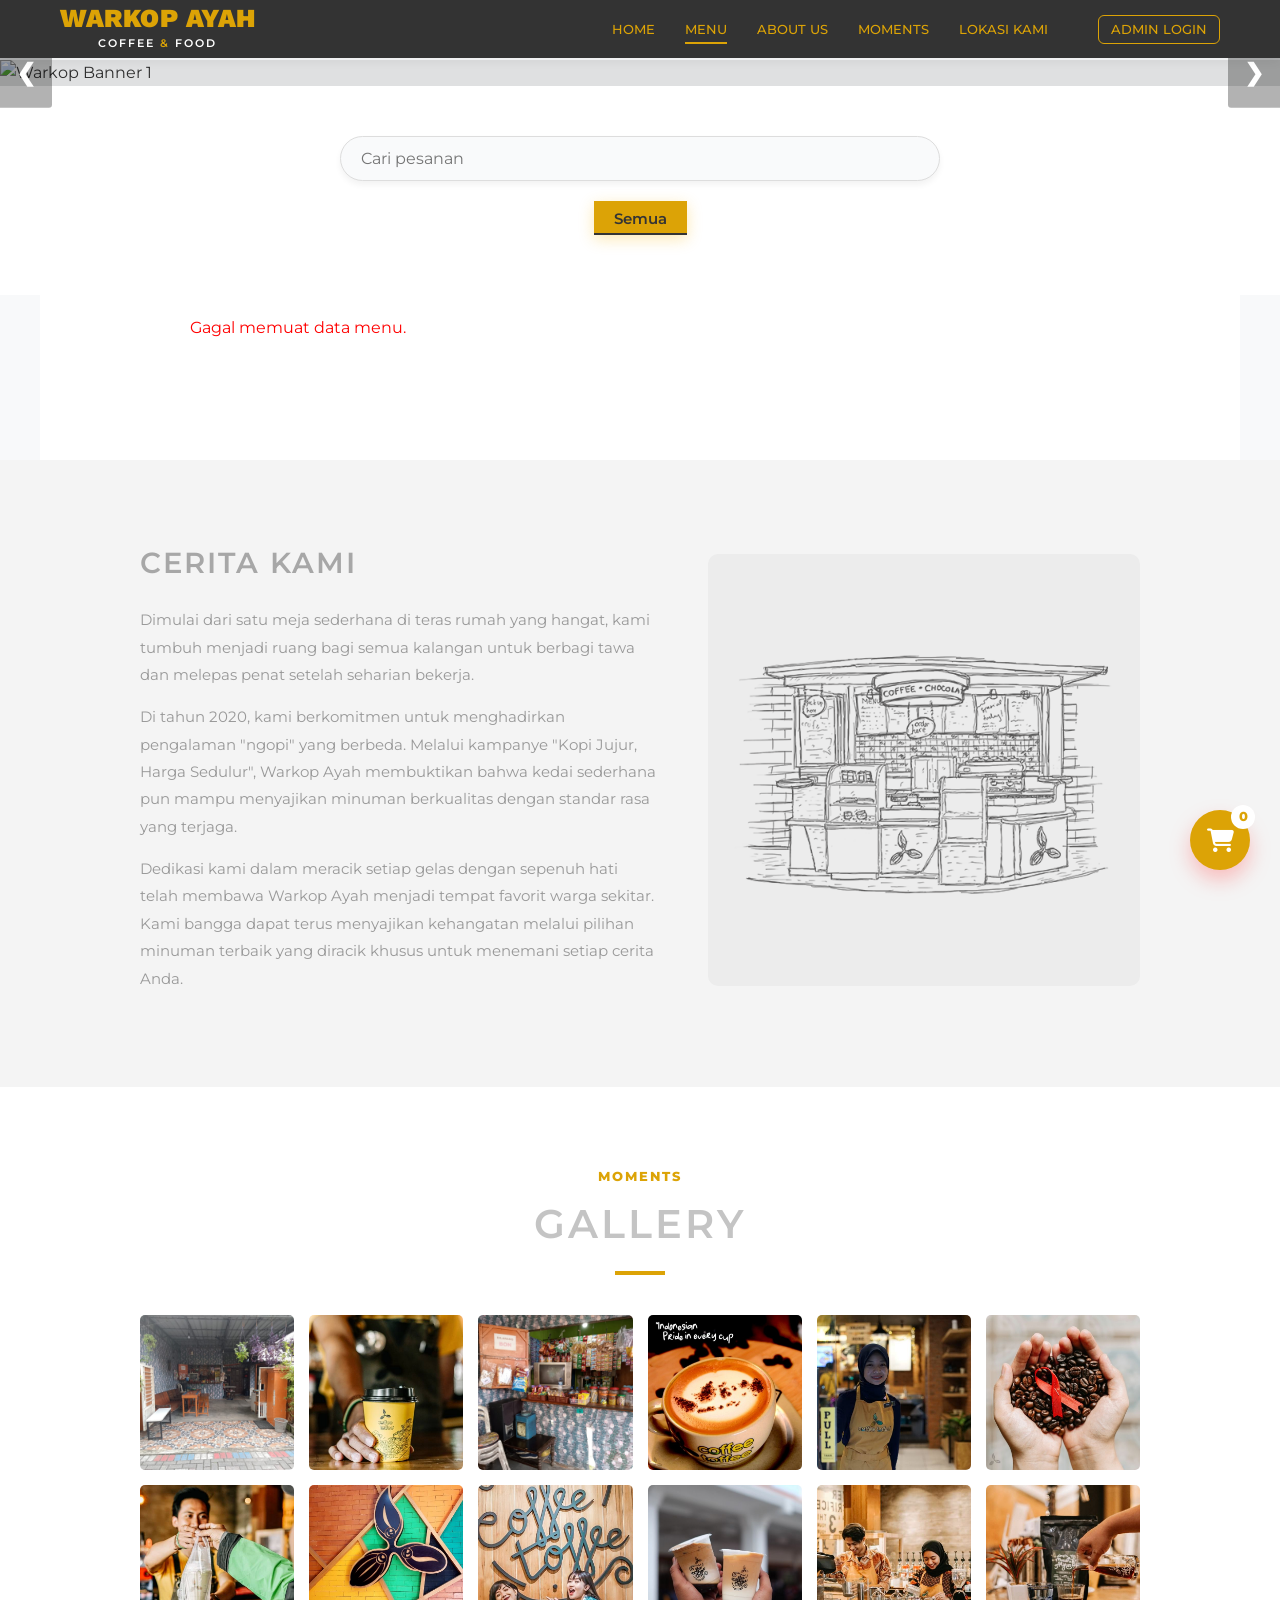
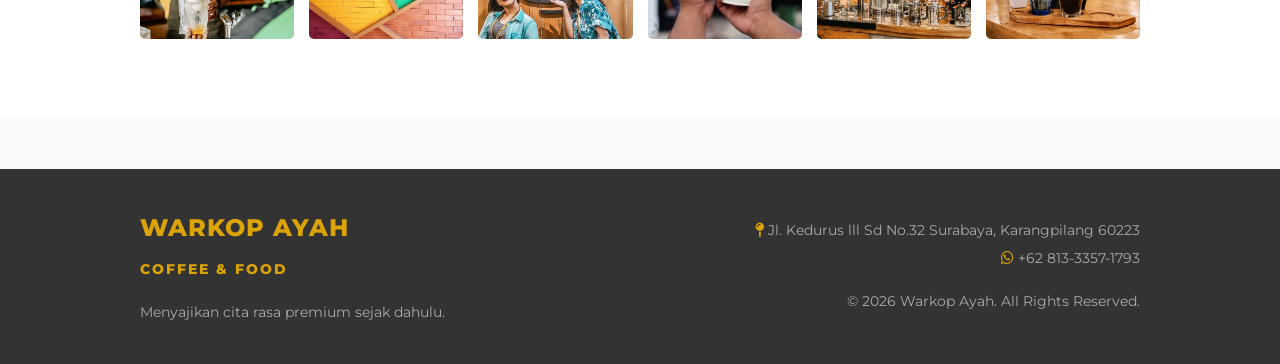
==== frontend/index.html @ 471c1c1c "Refisi IUM" ====
<!DOCTYPE html>
<html lang="id">

<head>
    <meta charset="UTF-8">
    <meta name="viewport" content="width=device-width, initial-scale=1.0">
    <title>Warkop Ayah - Cita Rasa Premium</title>

    <link href="https://fonts.googleapis.com/css?family=Inter&display=swap" rel="stylesheet" />
    <link href="https://fonts.googleapis.com/css?family=Montserrat&display=swap" rel="stylesheet" />
    <link href="https://fonts.googleapis.com/css?family=Work+Sans&display=swap" rel="stylesheet" />
    <link rel="stylesheet" href="https://cdnjs.cloudflare.com/ajax/libs/font-awesome/6.4.0/css/all.min.css">
    <link rel="stylesheet" href="css/style.css">
</head>

<body>

    <nav class="navbar new-nav">
        <div class="nav-container">
            <a href="#" class="logo"
                style="text-decoration:none; display:flex; flex-direction:column; align-items:center;">
                <span class="v44_568" style="color:var(--primary-col);">WARKOP AYAH</span>
                <span class="v44_569">COFFEE <span style="color:var(--primary-col);">&</span> FOOD</span>
            </a>
            <ul class="nav-links">
                <li><a href="#home" class="nav-btn active">HOME</a></li>
                <li><a href="#products" class="nav-btn">MENU</a></li>
                <li><a href="#about" class="nav-btn">ABOUT US</a></li>
                <li><a href="#moments" class="nav-btn">MOMENTS</a></li>
                <li><a href="#" id="nav-maps" class="nav-btn">LOKASI KAMI</a></li>
                <li><a href="admin/login.html" class="btn-login"
                        style="margin-left:20px; font-size: 0.8em; padding: 6px 12px; border-radius: 6px; border: 1px solid var(--primary-col); color: var(--primary-col);">Admin
                        Login</a></li>
            </ul>
        </div>
    </nav>

    <section id="home" class="hero new-hero">
        <div class="carousel-container">
            <div class="carousel-slide fade">
                <img src="images/v51_588.png" alt="Warkop Banner 1" style="width: 100%; height: auto; display: block;">
            </div>
            <div class="carousel-slide fade">
                <img src="images/v51_589.png" alt="Warkop Banner 2" style="width: 100%; height: auto; display: block;">
            </div>
            <div class="carousel-slide fade">
                <img src="images/v51_590.png" alt="Warkop Banner 3" style="width: 100%; height: auto; display: block;">
            </div>

            <a class="prev-slide" onclick="changeSlide(-1)">&#10094;</a>
            <a class="next-slide" onclick="changeSlide(1)">&#10095;</a>

            <div class="carousel-dots">
                <span class="dot" onclick="currentSlide(1)"></span>
                <span class="dot" onclick="currentSlide(2)"></span>
                <span class="dot" onclick="currentSlide(3)"></span>
            </div>
        </div>
        <div class="hero-overlay" style="pointer-events: none;"></div>
    </section>

    <section id="products" style="padding: 50px 20px 20px 20px; background:#fff;">
        <div style="max-width: 600px; margin: 0 auto 20px auto; text-align: center;">
            <input type="text" id="search-menu-input" placeholder="Cari pesanan"
                style="width: 100%; padding: 12px 20px; font-size: 1rem; border: 1px solid #ddd; border-radius: 25px; outline: none; box-shadow: 0 4px 6px rgba(0,0,0,0.05); background-color: #f9fafb; color: #333;">
        </div>
        <div class="category-filter" id="category-filter">
            <button class="filter-btn active" data-id="all"
                style="border:none; border-bottom:2px solid var(--text-white); border-radius:0; color:var(--text-white); padding-bottom:5px;">Semua</button>
        </div>
    </section>

    <section class="menu-section" style="padding-top:20px; padding-bottom:100px; background:#fff; position:relative;">

        <div id="loader" class="loader-container">
            <div class="spinner"></div>
            <p>Memuat Etalase...</p>
        </div>

        <div class="menu-grid" id="menu-grid" style="max-width: 900px; margin: 0 auto;">

        </div>
    </section>

    <section id="about" class="about-section">
        <div class="about-container">
            <div class="about-text">
                <h2>CERITA KAMI</h2>
                <p>Dimulai dari satu meja sederhana di teras rumah yang hangat, kami tumbuh menjadi ruang bagi semua
                    kalangan untuk berbagi tawa dan melepas penat setelah seharian bekerja.</p>
                <p>Di tahun 2020, kami berkomitmen untuk menghadirkan pengalaman "ngopi" yang berbeda. Melalui kampanye
                    "Kopi Jujur, Harga Sedulur", Warkop Ayah membuktikan bahwa kedai sederhana pun mampu menyajikan
                    minuman berkualitas dengan standar rasa yang terjaga.</p>
                <p>Dedikasi kami dalam meracik setiap gelas dengan sepenuh hati telah membawa Warkop Ayah menjadi tempat
                    favorit warga sekitar. Kami bangga dapat terus menyajikan kehangatan melalui pilihan minuman terbaik
                    yang diracik khusus untuk menemani setiap cerita Anda.</p>
            </div>
            <div class="about-image">
                <img src="images\v1_230.png" alt="Warkop Sketch">
            </div>
        </div>
    </section>

    <section id="moments" class="gallery-section">
        <p class="section-subtitle">MOMENTS</p>
        <h2>GALLERY</h2>
        <div class="gallery-line"></div>
        <div class="gallery-grid">
            <img src="images/v1_156.png" alt="M">
            <img src="images/v1_157.png" alt="M">
            <img src="images/v1_158.png" alt="M">
            <img src="images/v1_159.png" alt="M">
            <img src="images/v1_162.png" alt="M">
            <img src="images/v1_164.png" alt="M">
            <img src="images/v1_167.png" alt="M">
            <img src="images/v1_169.png" alt="M">
            <img src="images/v1_172.png" alt="M">
            <img src="images/v1_174.png" alt="M">
            <img src="images/v1_177.png" alt="M">
            <img src="images/v1_179.png" alt="M">
        </div>
    </section>

    <div id="menu-modal" class="modal">
        <div class="modal-content">
            <span class="close-btn" id="close-menu-modal">&times;</span>
            <div class="menu-detail-layout">
                <div class="menu-detail-img">
                    <img id="modal-img" src="" alt="Menu Image">
                </div>
                <div class="menu-detail-info">
                    <h3 id="modal-title">Menu Title</h3>
                    <p id="modal-category" class="category-badge">Category</p>
                    <h4 id="modal-price" class="price">Rp 0</h4>
                    <p id="modal-desc" class="desc">Deskripsi menu</p>
                </div>
            </div>
        </div>
    </div>

    <div id="maps-modal" class="modal">
        <div class="modal-content" style="max-width: 400px; text-align: center;">
            <span class="close-btn" id="close-maps-modal">&times;</span>
            <h2 style="margin-bottom: 15px;">Lokasi Google Maps</h2>
            <p style="color: var(--text-muted); margin-bottom: 20px;">Kunjungi Warkop kami secara langsung melalui
                tautan di bawah ini.</p>
            <div class="maps-info">
                <a id="gmaps-link" href="#" target="_blank" class="btn-secondary"
                    style="display: inline-block; width: 100%; padding: 12px; font-size: 1.1rem;"><i
                        class="fa-solid fa-map-location-dot"></i> Buka di Google Maps</a>
            </div>
        </div>
    </div>

    <div id="cart-floating-btn" class="cart-floating-btn">
        <i class="fa-solid fa-cart-shopping"></i>
        <span id="cart-badge" class="cart-badge">0</span>
    </div>

    <div id="cart-modal" class="modal">
        <div class="modal-content side-modal">
            <span class="close-btn" id="close-cart-modal">&times;</span>
            <h2>Keranjang Belanja</h2>
            <div id="cart-items" class="cart-items">

            </div>
            <div class="cart-summary">
                <div class="cart-total">Total: <span id="cart-total-price">Rp 0</span></div>
                <button id="btn-checkout" class="btn-primary" style="width:100%; margin-top:15px;" disabled>Lanjut
                    Pembayaran</button>
            </div>
        </div>
    </div>

    <div id="checkout-modal" class="modal">
        <div class="modal-content" style="max-width: 450px; text-align: center;">
            <span class="close-btn" id="close-checkout-modal">&times;</span>
            <h2 style="margin-bottom: 10px;">Pembayaran</h2>
            <p style="color: var(--text-muted); margin-bottom: 20px;">Silakan selesaikan pembayaran pesanan Anda.</p>

            <div style="background: #f8f9fa; padding: 15px; border-radius: 10px; margin-bottom: 20px;">
                <h3 style="font-size: 1rem; color: var(--text-muted);">Total Tagihan</h3>
                <h2 id="checkout-total" style="color: var(--primary-col); font-size: 2rem; margin: 5px 0;">Rp 0</h2>
            </div>

            <div class="form-group" style="text-align: left;">
                <label>Nominal Uang Pembeli (Rp)</label>
                <input type="number" id="uang-pembeli" placeholder="Contoh: 50000"
                    style="width:100%; padding:12px; border:1px solid #ddd; border-radius:8px; margin-bottom:10px;">
            </div>

            <div id="kembalian-area"
                style="display: none; background: rgba(34, 197, 94, 0.1); padding: 15px; border-radius: 10px; margin-bottom: 20px; border: 1px solid rgba(34, 197, 94, 0.3);">
                <h3 style="font-size: 0.9rem; color: #166534;">Kembalian</h3>
                <h2 id="uang-kembalian" style="color: #22c55e; font-size: 1.5rem; margin: 5px 0;">Rp 0</h2>
            </div>

            <button id="btn-confirm-pay" class="btn-primary" style="width: 100%;">Konfirmasi & Bayar</button>
        </div>
    </div>

    <div id="toast-container"
        style="position: fixed; bottom: 20px; right: 20px; z-index: 9999; display: flex; flex-direction: column; gap: 10px;">
    </div>

    <footer class="main-footer" style="padding: 40px 20px; background: #333; color: white; margin-top: 50px;">
        <div
            style="max-width: 1000px; margin: 0 auto; display: flex; justify-content: space-between; align-items: center; flex-wrap: wrap;">
            <div>
                <a href="#" class="logo footer-logo" style="margin-bottom: 5px; display: inline-block;">
                    <span style="color:var(--primary-col); font-size: 1.5rem; font-weight: 800;">WARKOP AYAH</span><br>
                    <span class="logo-sub" style="font-size: 0.9rem; letter-spacing: 2px;">COFFEE & FOOD</span>
                </a>
                <p style="margin-top: 10px; color: #aaa; font-size: 0.9rem;">Menyajikan cita rasa premium sejak dahulu.
                </p>
            </div>

            <div style="text-align: right; font-size: 0.9rem; color: #aaa;">
                <p><i class="fa-solid fa-map-pin" style="color: var(--primary-col);"></i> Jl. Kedurus lll Sd No.32
                    Surabaya, Karangpilang 60223
                </p>
                <p style="margin-top: 5px;"><i class="fa-brands fa-whatsapp" style="color: var(--primary-col);"></i> +62
                    813-3357-1793</p>
                <p style="margin-top: 20px;">&copy; 2026 Warkop Ayah. All Rights Reserved.</p>
            </div>
        </div>
    </footer>

    <script src="js/main.js"></script>
</body>

</html>
---- frontend/css/style.css ----
:root {

    --primary-col: #f7b70b;
    --primary-dark: #dca306;

    --bg-dark: #f8f9fa;

    --bg-card: #ffffff;

    --text-white: #343434;

    --text-muted: #a7a7a7;

    --glass-bg: rgba(255, 255, 255, 0.9);
    --glass-border: rgba(0, 0, 0, 0.05);
}

* {
    margin: 0;
    padding: 0;
    box-sizing: border-box;
    font-family: 'Montserrat', 'Inter', sans-serif;
}

body {
    background-color: var(--bg-dark);
    color: var(--text-white);
    line-height: 1.6;
    overflow-x: hidden;
}

h1,
h2,
h3,
h4 {
    font-weight: 600;
}

a {
    text-decoration: none;
    color: inherit;
}

.highlight {
    color: var(--primary-col);
    font-weight: 800;
}

.btn-primary {
    display: inline-block;
    background: linear-gradient(135deg, var(--primary-col), var(--primary-dark));
    color: white;
    padding: 12px 28px;
    border-radius: 30px;
    font-weight: 600;
    transition: transform 0.3s, box-shadow 0.3s;
    border: none;
    cursor: pointer;
}

.btn-primary:hover {
    transform: translateY(-3px);
    box-shadow: 0 10px 20px rgba(247, 183, 11, 0.3);
}

.btn-secondary {
    display: inline-block;
    background: var(--bg-dark);
    border: 1px solid #ddd;
    color: var(--text-white);
    padding: 10px 24px;
    border-radius: 8px;
    transition: all 0.3s ease;
}

.btn-secondary:hover {
    background: #eee;
}

.navbar {
    position: fixed;
    top: 0;
    width: 100%;
    padding: 10px 0;
    backdrop-filter: blur(10px);
    background: rgba(255, 255, 255, 0.9);
    z-index: 1000;
    border-bottom: 1px solid var(--glass-border);
    transition: padding 0.3s;
    box-shadow: 0 4px 10px rgba(0, 0, 0, 0.05);
}

.nav-container {
    max-width: 1200px;
    margin: 0 auto;
    display: flex;
    justify-content: space-between;
    align-items: center;
    padding: 0 20px;
}

.logo {
    font-size: 1.5rem;
    font-weight: 800;
    letter-spacing: 1px;
    color: var(--text-white);
}

.nav-links {
    list-style: none;
    display: flex;
    gap: 30px;
}

.nav-links a {
    font-weight: 600;
    color: var(--primary-col);
    transition: color 0.3s;
    text-transform: uppercase;
    font-size: 0.9rem;
}

.nav-links a:hover {
    color: var(--primary-dark);
}

.new-nav {
    background: #333333;
    border-bottom: none;
    padding: 5px 0;
}


.v44_568 {
    font-family: 'Work Sans', sans-serif;
    font-weight: 900;
    font-size: 26px;
    letter-spacing: 0.5px;
    line-height: 1;
}

:root {
    --primary-col: #dca306;
}

.v44_569 {
    font-family: 'Montserrat', sans-serif;
    font-weight: 600;
    font-size: 11px;
    letter-spacing: 2px;
    color: #ffffff;
    margin-top: 4px;
}

.new-nav .nav-links a {
    color: var(--primary-col);
    font-size: 0.8rem;
    font-weight: 500;
}

.new-nav .nav-links a.active {
    border-bottom: 2px solid var(--primary-col);
    padding-bottom: 5px;
}

.new-hero {
    position: relative;
    padding: 0;
    width: 100%;
    margin-top: 60px;
    /* Use img tag for dynamic aspect ratio */
}

.hero-overlay {
    position: absolute;
    top: 0;
    left: 0;
    width: 100%;
    height: 100%;
    background: rgba(0, 0, 0, 0.1);
    pointer-events: none;
}

/* --- Carousel Styles --- */
.carousel-container {
    max-width: 100%;
    position: relative;
    margin: auto;
}

.carousel-slide {
    display: none;
    width: 100%;
}

.prev-slide,
.next-slide {
    cursor: pointer;
    position: absolute;
    top: 50%;
    transform: translateY(-50%);
    width: auto;
    padding: 16px;
    color: white;
    font-weight: bold;
    font-size: 24px;
    transition: 0.6s ease;
    border-radius: 0 3px 3px 0;
    user-select: none;
    z-index: 10;
    background-color: rgba(0, 0, 0, 0.3);
}

.next-slide {
    right: 0;
    border-radius: 3px 0 0 3px;
}

.prev-slide {
    left: 0;
}

.prev-slide:hover,
.next-slide:hover {
    background-color: rgba(0, 0, 0, 0.8);
}

.carousel-dots {
    position: absolute;
    bottom: 20px;
    width: 100%;
    text-align: center;
    z-index: 10;
}

.dot {
    cursor: pointer;
    height: 12px;
    width: 12px;
    margin: 0 4px;
    background-color: rgba(255, 255, 255, 0.5);
    border-radius: 50%;
    display: inline-block;
    transition: background-color 0.6s ease;
}

.dot.active,
.dot:hover {
    background-color: var(--primary-col);
}

.fade {
    animation-name: fade;
    animation-duration: 1.5s;
}

@keyframes fade {
    from {
        opacity: .4
    }

    to {
        opacity: 1
    }
}

.menu-section {
    padding: 100px 20px;
    max-width: 1200px;
    margin: 0 auto;
}

.section-title {
    text-align: center;
    margin-bottom: 50px;
}

.section-title h2 {
    font-size: 2.5rem;
    margin-bottom: 10px;
}

.section-title p {
    color: var(--text-muted);
}

.category-filter {
    display: flex;
    justify-content: center;
    flex-wrap: wrap;
    gap: 15px;
    margin-bottom: 40px;
}

.filter-btn {
    background: transparent;
    border: 1px solid #dca306;
    color: var(--text-white);
    padding: 8px 20px;
    border-radius: 20px;
    cursor: pointer;
    transition: all 0.3s;
    font-size: 0.95rem;
    font-weight: 600;
}

.filter-btn:hover,
.filter-btn.active {
    background: var(--primary-col);
    border-color: var(--primary-col);
    color: white;
    box-shadow: 0 4px 15px rgba(247, 183, 11, 0.3);
}

.menu-grid {
    display: flex;
    overflow-x: auto;
    gap: 30px;
    padding-bottom: 20px;
    scroll-behavior: smooth;
}

.menu-grid::-webkit-scrollbar {
    height: 8px;
}

.menu-grid::-webkit-scrollbar-track {
    background: #f1f1f1;
    border-radius: 10px;
}

.menu-grid::-webkit-scrollbar-thumb {
    background: var(--primary-col);
    border-radius: 10px;
}

.menu-grid::-webkit-scrollbar-thumb:hover {
    background: var(--primary-dark);
}

.menu-card {
    flex: 0 0 280px;
    background: transparent;
    border: none;
    border-radius: 0;
    overflow: hidden;
    transition: all 0.4s;
    cursor: pointer;
    box-shadow: none;
    text-align: center;
}

.menu-card:hover {
    transform: translateY(-5px);
    border-color: transparent;
    box-shadow: none;
}

.menu-img {
    height: 150px;
    width: auto;
    max-width: 100%;
    object-fit: contain;
    border-bottom: none;
    background-color: transparent;
    margin: 0 auto;
}

.img-fallback {
    display: flex;
    align-items: center;
    justify-content: center;
    height: 150px;
    background: transparent;
    color: var(--text-muted);
    font-size: 2rem;
}

.menu-info {
    padding: 10px;
}

.menu-info h3 {
    font-size: 1.1rem;
    margin-bottom: 5px;
    color: var(--text-white);
}

.menu-category {
    display: none;
}

.menu-price {
    display: none;
}

.carousel-arrow {
    position: absolute;
    top: 50%;
    transform: translateY(-50%);
    width: 40px;
    height: 40px;
    background: var(--primary-col);
    color: white;
    border-radius: 50%;
    display: flex;
    align-items: center;
    justify-content: center;
    cursor: pointer;
    z-index: 10;
    box-shadow: 0 4px 10px rgba(0, 0, 0, 0.1);
}

.left-arrow {
    left: 10%;
}

.right-arrow {
    right: 10%;
}

.about-section {
    background: #f4f4f4;
    padding: 80px 20px;
}

.about-container {
    max-width: 1000px;
    margin: 0 auto;
    display: flex;
    gap: 50px;
    align-items: center;
}

.about-text {
    flex: 1.2;
}

.about-text h2 {
    color: #a7a7a7;
    font-size: 1.8rem;
    margin-bottom: 20px;
    letter-spacing: 2px;
}

.about-text p {
    color: #999;
    line-height: 1.8;
    margin-bottom: 15px;
    font-size: 0.95rem;
}

.about-image {
    flex: 1;
    text-align: center;
}

.about-image img {
    max-width: 100%;
    border-radius: 10px;
    mix-blend-mode: multiply;
}

.gallery-section {
    background: #fff;
    padding: 80px 20px;
    text-align: center;
}

.section-subtitle {
    color: var(--primary-col);
    font-weight: 800;
    font-size: 0.8rem;
    letter-spacing: 2px;
}

.gallery-section h2 {
    color: #c4c4c4;
    font-size: 2.5rem;
    letter-spacing: 3px;
    margin-top: 5px;
}

.gallery-line {
    width: 50px;
    height: 4px;
    background: var(--primary-col);
    margin: 15px auto 40px auto;
}

.gallery-grid {
    max-width: 1000px;
    margin: 0 auto;
    display: grid;
    grid-template-columns: repeat(6, 1fr);
    gap: 15px;
}

.gallery-grid img {
    width: 100%;
    aspect-ratio: 1;
    object-fit: cover;
    border-radius: 5px;
}

.main-footer {
    background: #4a4543;
    padding: 60px 20px;
    color: white;
    border-top: none;
    margin-top: 0;
    text-align: left;
}

.footer-grid {
    max-width: 1200px;
    margin: 0 auto;
    display: grid;
    grid-template-columns: 2fr 1fr 1fr 1fr;
    gap: 30px;
}

.footer-logo span {
    color: var(--primary-col);
    font-size: 1.5rem;
}

.socials {
    margin-top: 15px;
    display: flex;
    gap: 10px;
}

.socials i {
    color: #aaa;
    font-size: 1.2rem;
    cursor: pointer;
}

.socials i:hover {
    color: white;
}

.main-footer h4 {
    margin-bottom: 20px;
    font-size: 0.9rem;
    font-weight: 500;
}

.main-footer ul {
    list-style: none;
}

.main-footer ul li {
    margin-bottom: 10px;
}

.main-footer ul li a {
    color: #aaa;
    font-size: 0.8rem;
}

.main-footer ul li a:hover {
    color: white;
}

.loader-container {
    text-align: center;
    padding: 50px;
    color: var(--text-muted);
}

.spinner {
    width: 40px;
    height: 40px;
    border: 4px solid var(--glass-border);
    border-top-color: var(--primary-col);
    border-radius: 50%;
    animation: spin 1s linear infinite;
    margin: 0 auto 15px auto;
}

@keyframes spin {
    to {
        transform: rotate(360deg);
    }
}

.modal {
    display: none;
    position: fixed;
    z-index: 2000;
    left: 0;
    top: 0;
    width: 100%;
    height: 100%;
    background-color: rgba(0, 0, 0, 0.8);
    backdrop-filter: blur(5px);
    align-items: center;
    justify-content: center;
    opacity: 0;
    transition: opacity 0.3s ease;
}

.modal.show {
    display: flex;
    opacity: 1;
}

.modal-content {
    background: var(--bg-card);
    border: 1px solid var(--glass-border);
    border-radius: 20px;
    width: 90%;
    max-width: 800px;
    padding: 30px;
    position: relative;
    transform: translateY(20px);
    transition: transform 0.3s ease;
    box-shadow: 0 25px 50px rgba(0, 0, 0, 0.2);
}

.modal.show .modal-content {
    transform: translateY(0);
}

.close-btn {
    position: absolute;
    top: 20px;
    right: 25px;
    font-size: 28px;
    font-weight: bold;
    color: var(--text-muted);
    cursor: pointer;
    transition: color 0.3s;
}

.close-btn:hover {
    color: var(--primary-col);
}

.menu-detail-layout {
    display: flex;
    gap: 30px;
}

.menu-detail-img {
    flex: 1;
}

.menu-detail-img img {
    width: 100%;
    border-radius: 12px;
    object-fit: cover;
}

.menu-detail-info {
    flex: 1;
    display: flex;
    flex-direction: column;
    justify-content: center;
}

.menu-detail-info h3 {
    font-size: 2rem;
    margin-bottom: 5px;
    color: var(--text-white);
}

.category-badge {
    display: inline-block;
    background: rgba(247, 183, 11, 0.1);
    color: var(--primary-dark);
    padding: 5px 12px;
    border-radius: 20px;
    font-size: 0.8rem;
    margin-bottom: 20px;
    font-weight: 600;
}

.menu-detail-info .price {
    font-size: 1.8rem;
    color: var(--primary-dark);
    font-weight: 800;
    margin-bottom: 20px;
}

.menu-detail-info .desc {
    color: var(--text-muted);
    line-height: 1.8;
}

footer {
    text-align: center;
    padding: 40px 20px;
    border-top: 1px solid var(--glass-border);
    margin-top: 60px;
}

.exit-link {
    display: inline-block;
    margin-top: 20px;
    color: var(--text-muted);
    font-size: 0.9rem;
    transition: color 0.3s;
}

.exit-link:hover {
    color: var(--primary-col);
    text-decoration: underline;
}

.cart-floating-btn {
    position: fixed;
    bottom: 30px;
    right: 30px;
    background: var(--primary-col);
    color: white;
    width: 60px;
    height: 60px;
    border-radius: 50%;
    display: flex;
    align-items: center;
    justify-content: center;
    font-size: 1.5rem;
    cursor: pointer;
    box-shadow: 0 10px 20px rgba(255, 107, 107, 0.4);
    z-index: 999;
    transition: transform 0.3s;
}

.cart-floating-btn:hover {
    transform: scale(1.1);
}

.cart-badge {
    position: absolute;
    top: -5px;
    right: -5px;
    background: white;
    color: var(--primary-col);
    font-size: 0.8rem;
    font-weight: 800;
    width: 24px;
    height: 24px;
    border-radius: 50%;
    display: flex;
    align-items: center;
    justify-content: center;
}

.side-modal {
    margin: 0 0 0 auto;
    min-height: 100vh;
    border-radius: 0;
    width: 400px;
    transform: translateX(100%);
    transition: transform 0.3s ease;
}

.modal.show .side-modal {
    transform: translateX(0);
}

.cart-items {
    margin: 20px 0;
    max-height: 60vh;
    overflow-y: auto;
}

.cart-item {
    display: flex;
    justify-content: space-between;
    align-items: center;
    border-bottom: 1px solid var(--glass-border);
    padding: 10px 0;
}

.cart-item-info {
    flex: 1;
}

.cart-item-title {
    font-weight: 600;
}

.cart-item-price {
    color: var(--primary-col);
    font-size: 0.9rem;
}

.cart-controls {
    display: flex;
    align-items: center;
    gap: 10px;
}

.cart-btn {
    background: #eee;
    border: 1px solid #ddd;
    color: var(--text-white);
    width: 28px;
    height: 28px;
    border-radius: 5px;
    cursor: pointer;
    transition: 0.2s;
}

.cart-btn:hover {
    background: var(--primary-col);
    color: white;
    border-color: var(--primary-col);
}

.cart-qty {
    font-weight: bold;
    width: 20px;
    text-align: center;
}

.cart-total {
    font-size: 1.5rem;
    font-weight: 800;
    text-align: right;
    border-top: 1px solid var(--glass-border);
    padding-top: 15px;
}

@media (max-width: 768px) {
    .menu-detail-layout {
        flex-direction: column;
    }

    .hero h1 {
        font-size: 3rem;
    }

    .nav-links {
        display: none;

    }
}
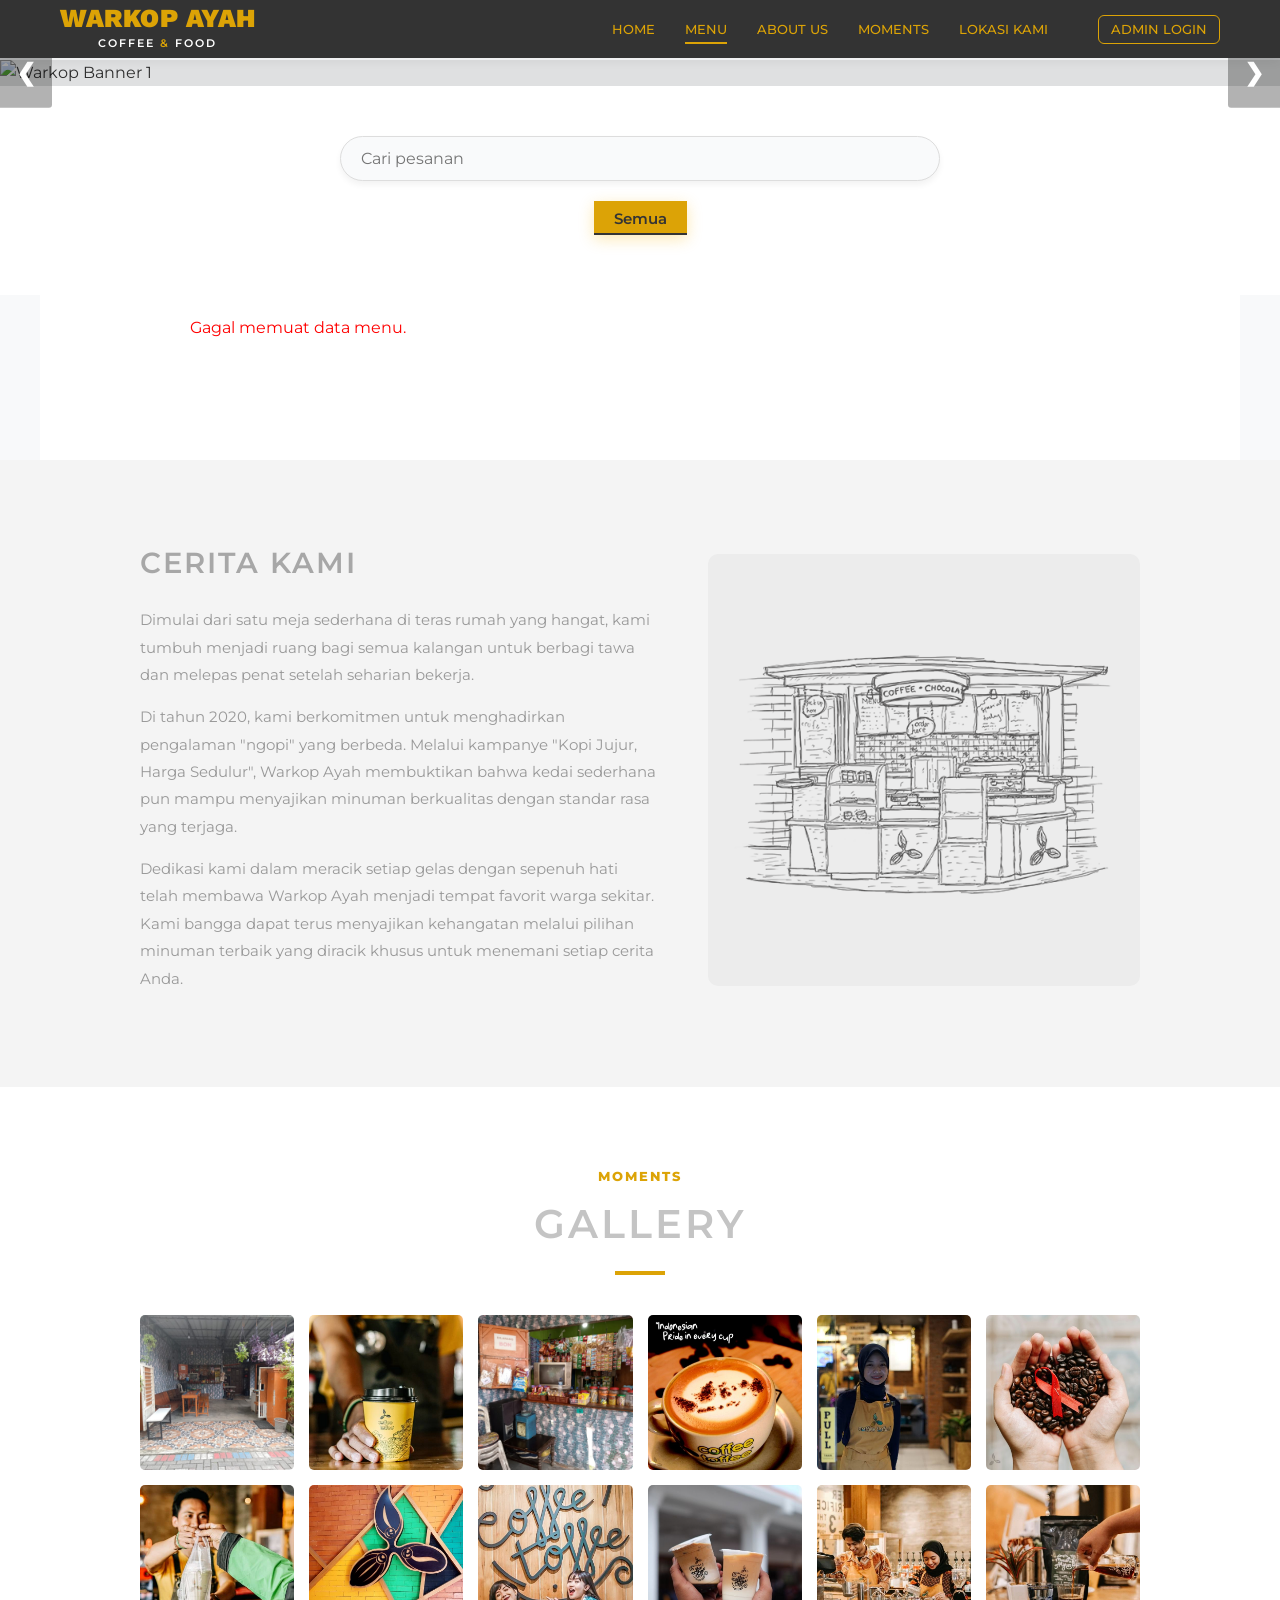
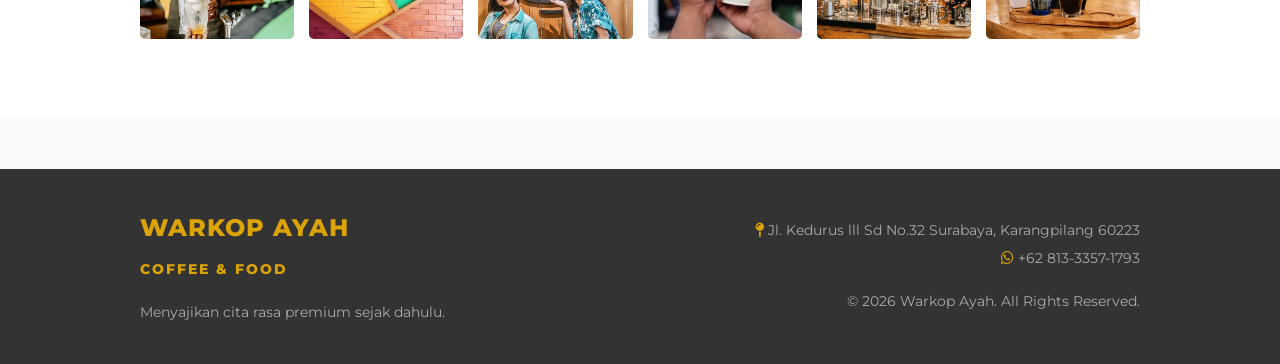
==== commit fea6922d: "Update Fitur" ====
--- a/frontend/index.html
+++ b/frontend/index.html
@@ -152,53 +152,6 @@
         </div>
     </div>
 
-    <div id="cart-floating-btn" class="cart-floating-btn">
-        <i class="fa-solid fa-cart-shopping"></i>
-        <span id="cart-badge" class="cart-badge">0</span>
-    </div>
-
-    <div id="cart-modal" class="modal">
-        <div class="modal-content side-modal">
-            <span class="close-btn" id="close-cart-modal">&times;</span>
-            <h2>Keranjang Belanja</h2>
-            <div id="cart-items" class="cart-items">
-
-            </div>
-            <div class="cart-summary">
-                <div class="cart-total">Total: <span id="cart-total-price">Rp 0</span></div>
-                <button id="btn-checkout" class="btn-primary" style="width:100%; margin-top:15px;" disabled>Lanjut
-                    Pembayaran</button>
-            </div>
-        </div>
-    </div>
-
-    <div id="checkout-modal" class="modal">
-        <div class="modal-content" style="max-width: 450px; text-align: center;">
-            <span class="close-btn" id="close-checkout-modal">&times;</span>
-            <h2 style="margin-bottom: 10px;">Pembayaran</h2>
-            <p style="color: var(--text-muted); margin-bottom: 20px;">Silakan selesaikan pembayaran pesanan Anda.</p>
-
-            <div style="background: #f8f9fa; padding: 15px; border-radius: 10px; margin-bottom: 20px;">
-                <h3 style="font-size: 1rem; color: var(--text-muted);">Total Tagihan</h3>
-                <h2 id="checkout-total" style="color: var(--primary-col); font-size: 2rem; margin: 5px 0;">Rp 0</h2>
-            </div>
-
-            <div class="form-group" style="text-align: left;">
-                <label>Nominal Uang Pembeli (Rp)</label>
-                <input type="number" id="uang-pembeli" placeholder="Contoh: 50000"
-                    style="width:100%; padding:12px; border:1px solid #ddd; border-radius:8px; margin-bottom:10px;">
-            </div>
-
-            <div id="kembalian-area"
-                style="display: none; background: rgba(34, 197, 94, 0.1); padding: 15px; border-radius: 10px; margin-bottom: 20px; border: 1px solid rgba(34, 197, 94, 0.3);">
-                <h3 style="font-size: 0.9rem; color: #166534;">Kembalian</h3>
-                <h2 id="uang-kembalian" style="color: #22c55e; font-size: 1.5rem; margin: 5px 0;">Rp 0</h2>
-            </div>
-
-            <button id="btn-confirm-pay" class="btn-primary" style="width: 100%;">Konfirmasi & Bayar</button>
-        </div>
-    </div>
-
     <div id="toast-container"
         style="position: fixed; bottom: 20px; right: 20px; z-index: 9999; display: flex; flex-direction: column; gap: 10px;">
     </div>
--- a/frontend/css/style.css
+++ b/frontend/css/style.css
@@ -697,135 +697,6 @@
     margin-top: 60px;
 }
 
-.exit-link {
-    display: inline-block;
-    margin-top: 20px;
-    color: var(--text-muted);
-    font-size: 0.9rem;
-    transition: color 0.3s;
-}
-
-.exit-link:hover {
-    color: var(--primary-col);
-    text-decoration: underline;
-}
-
-.cart-floating-btn {
-    position: fixed;
-    bottom: 30px;
-    right: 30px;
-    background: var(--primary-col);
-    color: white;
-    width: 60px;
-    height: 60px;
-    border-radius: 50%;
-    display: flex;
-    align-items: center;
-    justify-content: center;
-    font-size: 1.5rem;
-    cursor: pointer;
-    box-shadow: 0 10px 20px rgba(255, 107, 107, 0.4);
-    z-index: 999;
-    transition: transform 0.3s;
-}
-
-.cart-floating-btn:hover {
-    transform: scale(1.1);
-}
-
-.cart-badge {
-    position: absolute;
-    top: -5px;
-    right: -5px;
-    background: white;
-    color: var(--primary-col);
-    font-size: 0.8rem;
-    font-weight: 800;
-    width: 24px;
-    height: 24px;
-    border-radius: 50%;
-    display: flex;
-    align-items: center;
-    justify-content: center;
-}
-
-.side-modal {
-    margin: 0 0 0 auto;
-    min-height: 100vh;
-    border-radius: 0;
-    width: 400px;
-    transform: translateX(100%);
-    transition: transform 0.3s ease;
-}
-
-.modal.show .side-modal {
-    transform: translateX(0);
-}
-
-.cart-items {
-    margin: 20px 0;
-    max-height: 60vh;
-    overflow-y: auto;
-}
-
-.cart-item {
-    display: flex;
-    justify-content: space-between;
-    align-items: center;
-    border-bottom: 1px solid var(--glass-border);
-    padding: 10px 0;
-}
-
-.cart-item-info {
-    flex: 1;
-}
-
-.cart-item-title {
-    font-weight: 600;
-}
-
-.cart-item-price {
-    color: var(--primary-col);
-    font-size: 0.9rem;
-}
-
-.cart-controls {
-    display: flex;
-    align-items: center;
-    gap: 10px;
-}
-
-.cart-btn {
-    background: #eee;
-    border: 1px solid #ddd;
-    color: var(--text-white);
-    width: 28px;
-    height: 28px;
-    border-radius: 5px;
-    cursor: pointer;
-    transition: 0.2s;
-}
-
-.cart-btn:hover {
-    background: var(--primary-col);
-    color: white;
-    border-color: var(--primary-col);
-}
-
-.cart-qty {
-    font-weight: bold;
-    width: 20px;
-    text-align: center;
-}
-
-.cart-total {
-    font-size: 1.5rem;
-    font-weight: 800;
-    text-align: right;
-    border-top: 1px solid var(--glass-border);
-    padding-top: 15px;
-}
-
 @media (max-width: 768px) {
     .menu-detail-layout {
         flex-direction: column;
@@ -835,8 +706,18 @@
         font-size: 3rem;
     }
 
+    .nav-container {
+        flex-direction: column;
+        justify-content: center;
+        gap: 15px;
+    }
+
     .nav-links {
-        display: none;
-
+        display: flex;
+        flex-wrap: wrap;
+        justify-content: center;
+        gap: 15px;
+        width: 100%;
+        padding-bottom: 5px;
     }
 }
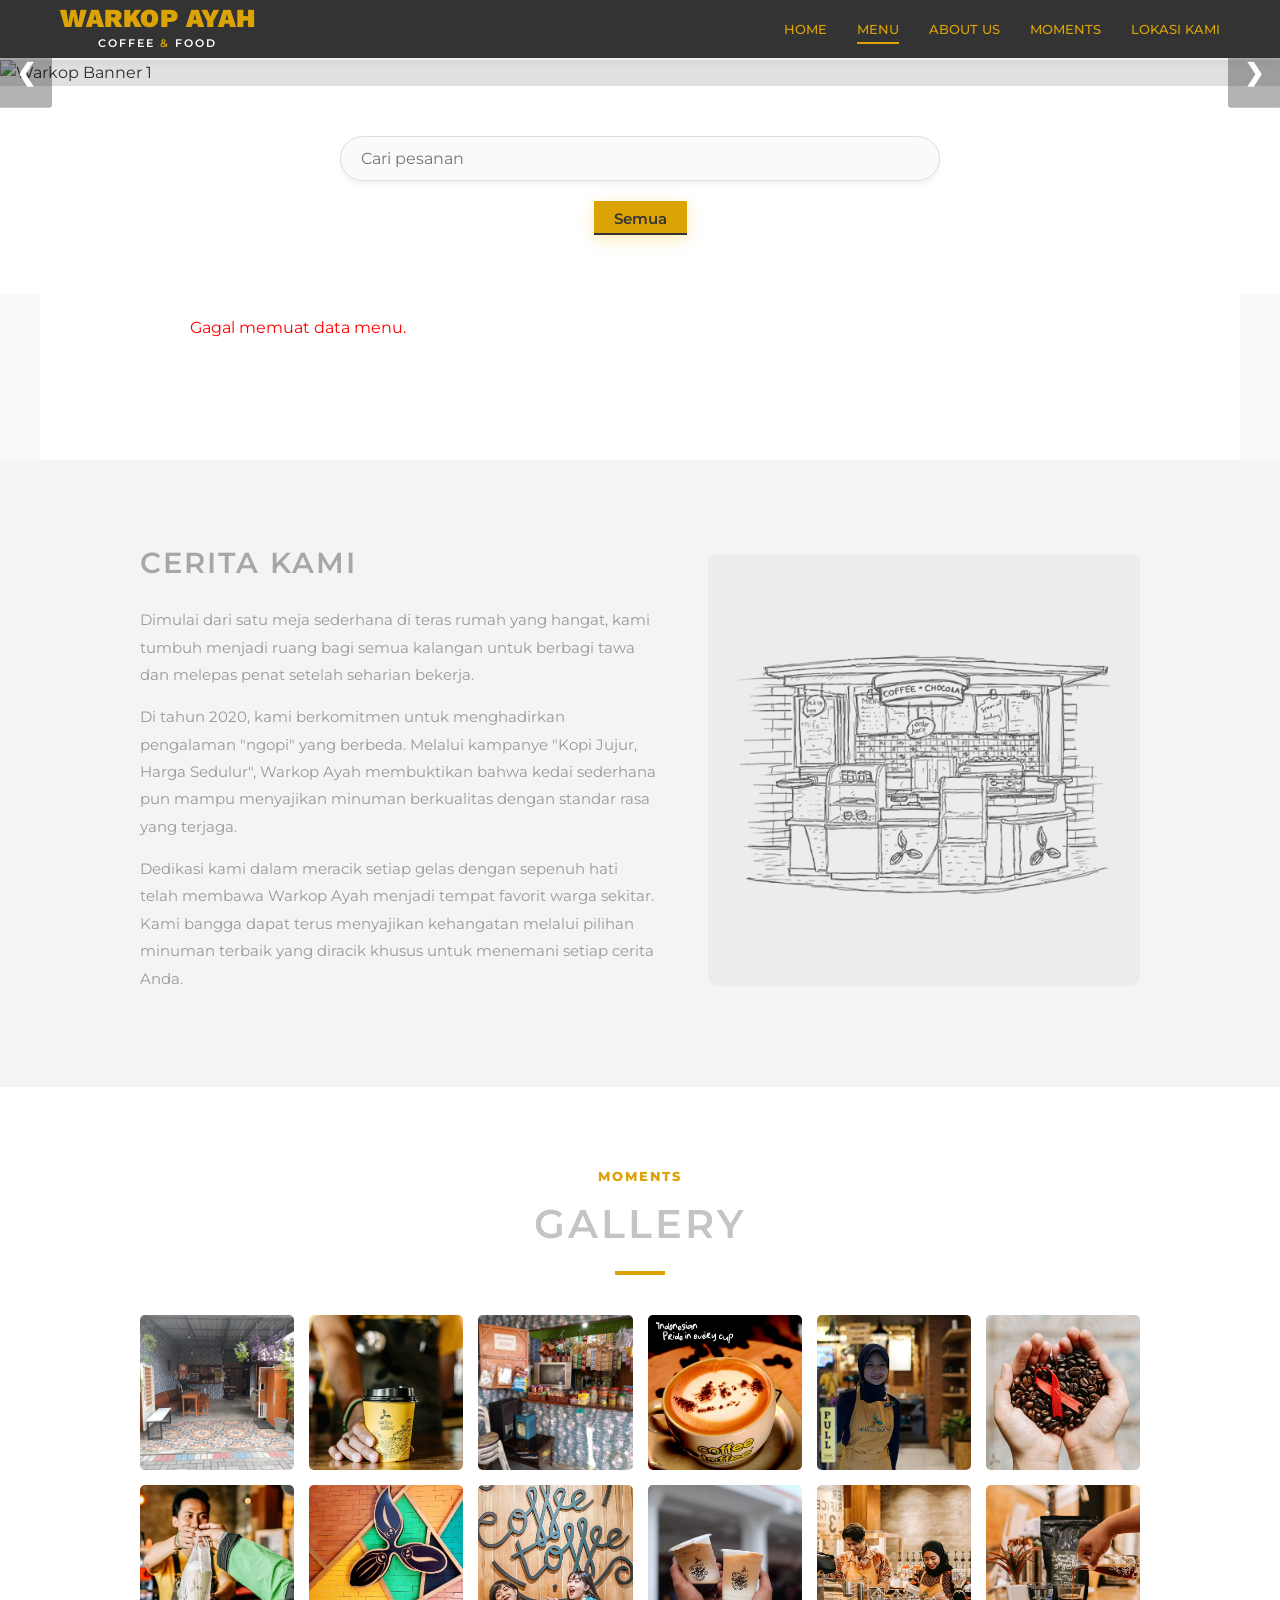
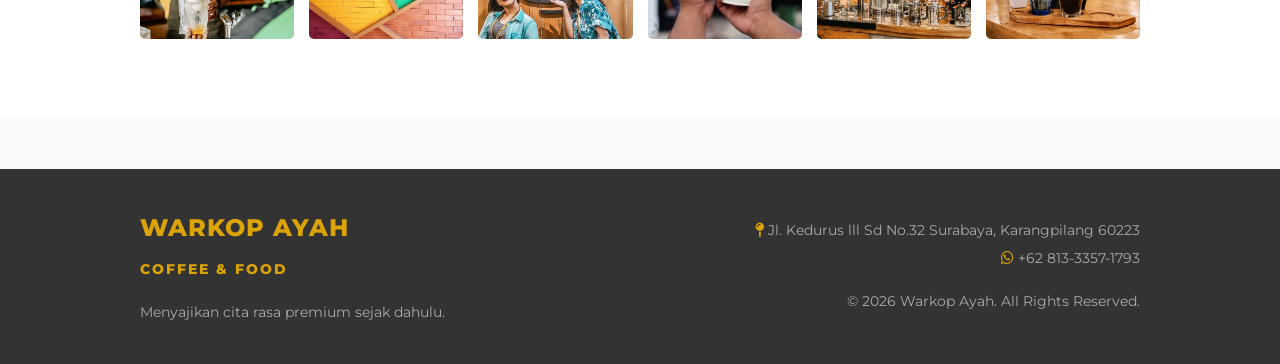
==== commit a15cf53b: "Update IUM" ====
--- a/frontend/index.html
+++ b/frontend/index.html
@@ -28,9 +28,6 @@
                 <li><a href="#about" class="nav-btn">ABOUT US</a></li>
                 <li><a href="#moments" class="nav-btn">MOMENTS</a></li>
                 <li><a href="#" id="nav-maps" class="nav-btn">LOKASI KAMI</a></li>
-                <li><a href="admin/login.html" class="btn-login"
-                        style="margin-left:20px; font-size: 0.8em; padding: 6px 12px; border-radius: 6px; border: 1px solid var(--primary-col); color: var(--primary-col);">Admin
-                        Login</a></li>
             </ul>
         </div>
     </nav>
--- a/frontend/css/style.css
+++ b/frontend/css/style.css
@@ -709,15 +709,25 @@
     .nav-container {
         flex-direction: column;
         justify-content: center;
-        gap: 15px;
+        gap: 10px;
+        padding: 0 10px;
     }
 
     .nav-links {
         display: flex;
-        flex-wrap: wrap;
-        justify-content: center;
-        gap: 15px;
+        flex-wrap: nowrap;
+        justify-content: space-evenly;
+        gap: 5px;
         width: 100%;
         padding-bottom: 5px;
     }
+
+    .new-nav .nav-links a {
+        font-size: 0.65rem;
+        letter-spacing: 0;
+    }
+
+    .new-hero {
+        margin-top: 120px;
+    }
 }
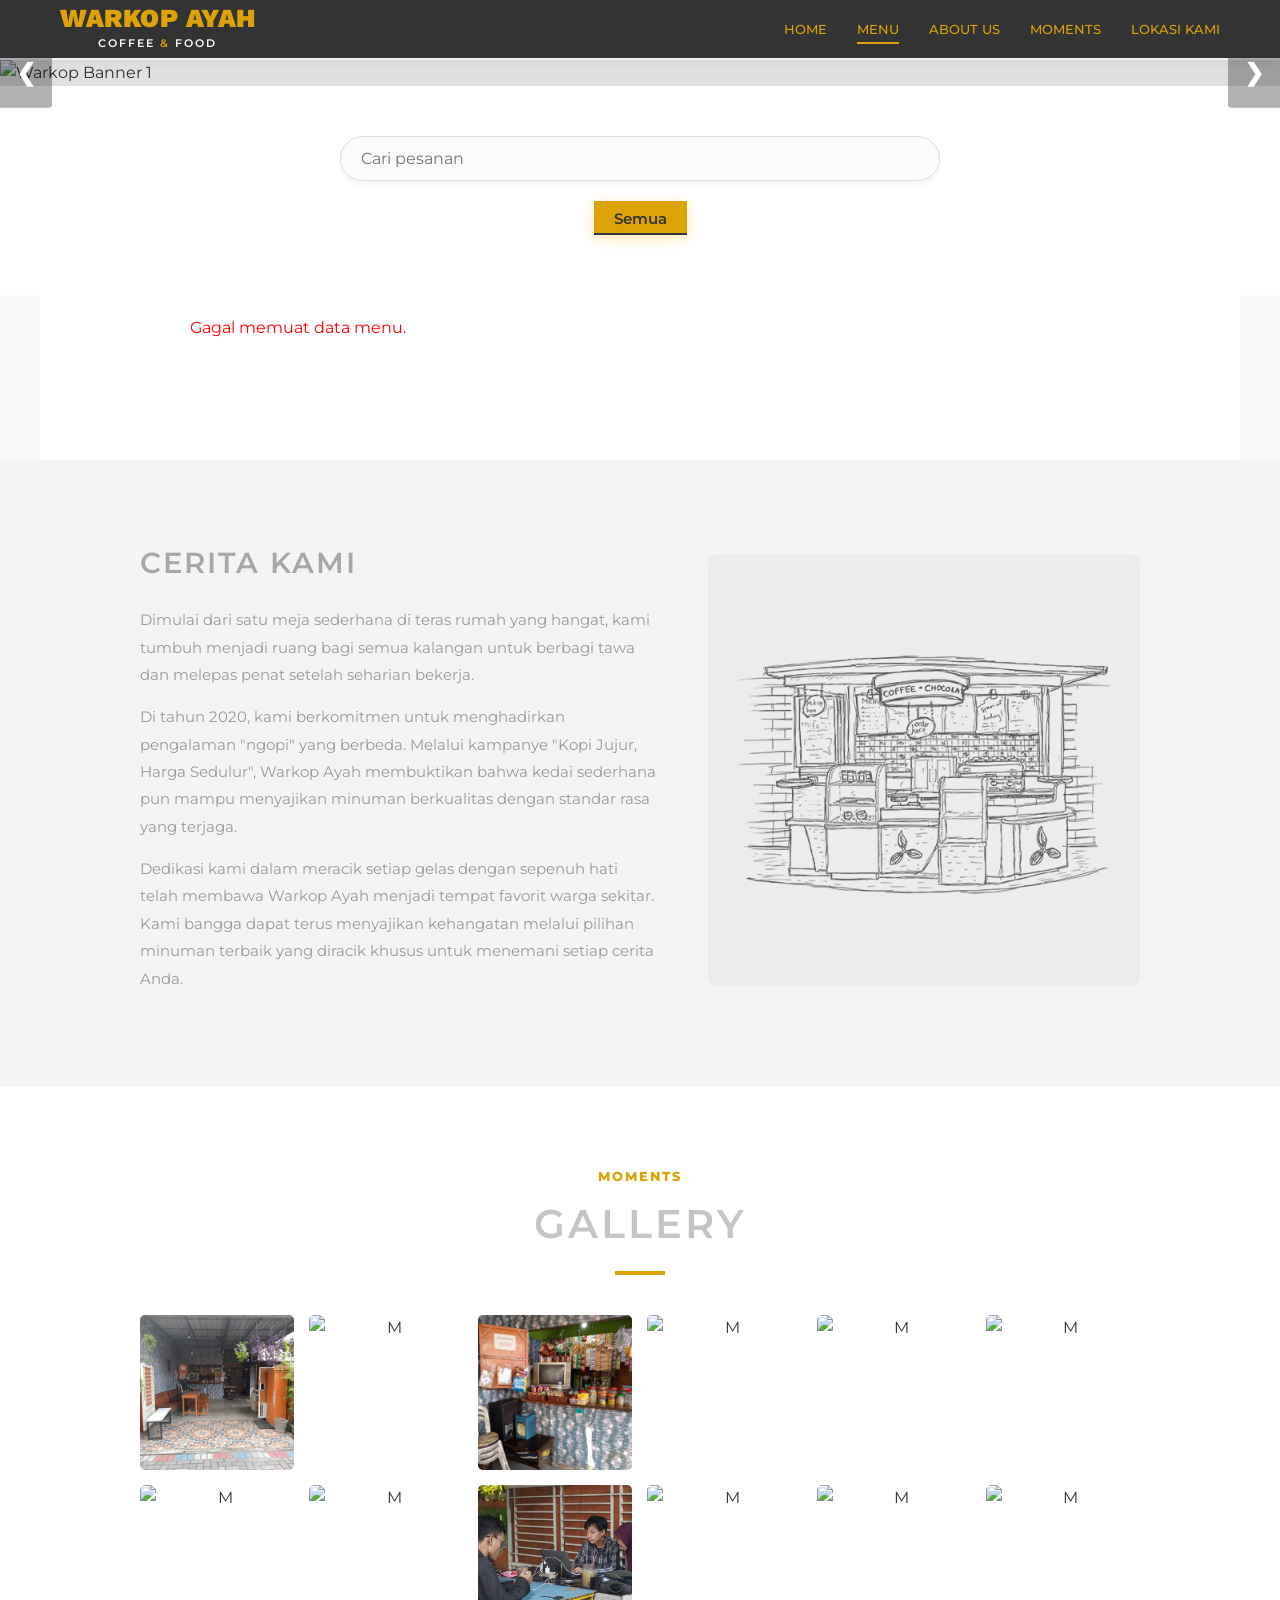
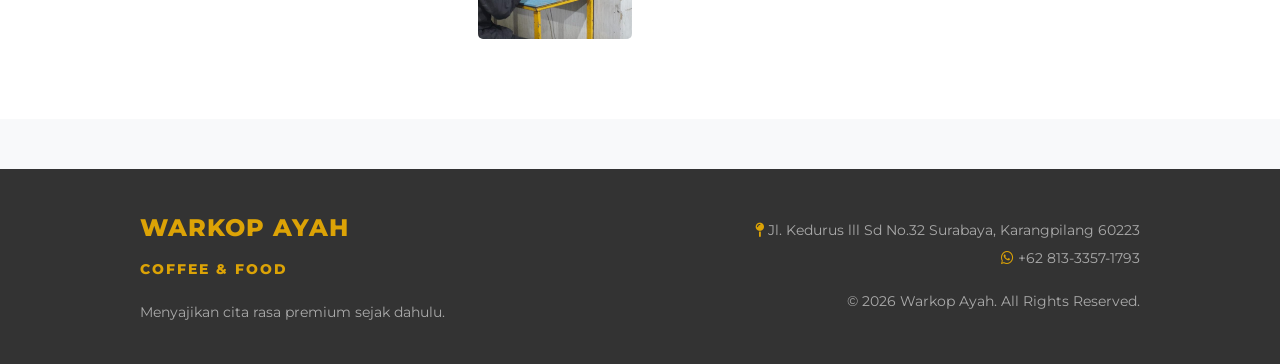
==== commit bc894317: "Fix_IUM" ====
--- a/frontend/index.html
+++ b/frontend/index.html
@@ -93,7 +93,7 @@
                     yang diracik khusus untuk menemani setiap cerita Anda.</p>
             </div>
             <div class="about-image">
-                <img src="images\v1_230.png" alt="Warkop Sketch">
+                <img src="images/v1_230.png" alt="Warkop Sketch">
             </div>
         </div>
     </section>
@@ -104,17 +104,17 @@
         <div class="gallery-line"></div>
         <div class="gallery-grid">
             <img src="images/v1_156.png" alt="M">
-            <img src="images/v1_157.png" alt="M">
+            <img src="images/v1_157.JPG" alt="M">
             <img src="images/v1_158.png" alt="M">
-            <img src="images/v1_159.png" alt="M">
-            <img src="images/v1_162.png" alt="M">
-            <img src="images/v1_164.png" alt="M">
-            <img src="images/v1_167.png" alt="M">
-            <img src="images/v1_169.png" alt="M">
-            <img src="images/v1_172.png" alt="M">
-            <img src="images/v1_174.png" alt="M">
-            <img src="images/v1_177.png" alt="M">
-            <img src="images/v1_179.png" alt="M">
+            <img src="images/v1_159.JPG" alt="M">
+            <img src="images/v1_162.JPG" alt="M">
+            <img src="images/v1_164.JPG" alt="M">
+            <img src="images/v1_167.JPG" alt="M">
+            <img src="images/v1_169.JPG" alt="M">
+            <img src="images/v1_172.jpeg" alt="M">
+            <img src="images/v1_174.JPG" alt="M">
+            <img src="images/v1_177.JPG" alt="M">
+            <img src="images/v1_179.JPG" alt="M">
         </div>
     </section>
 
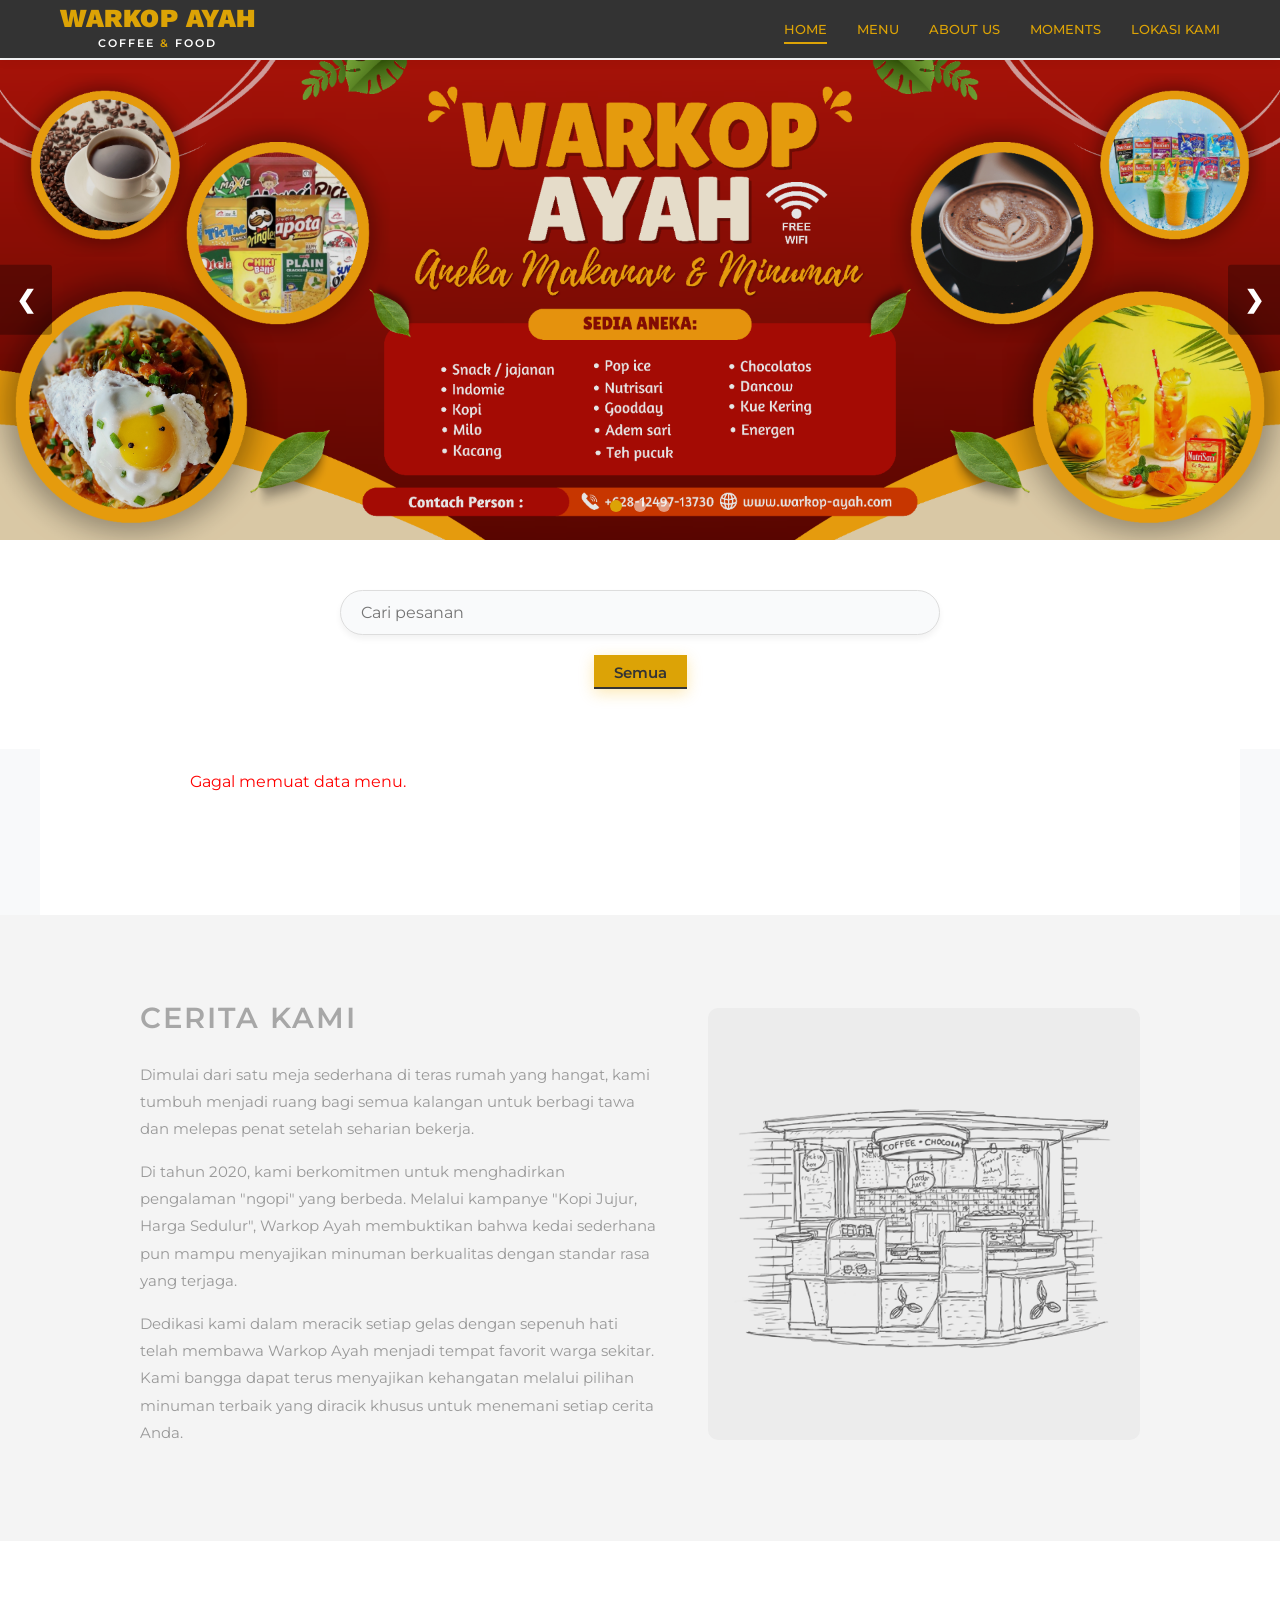
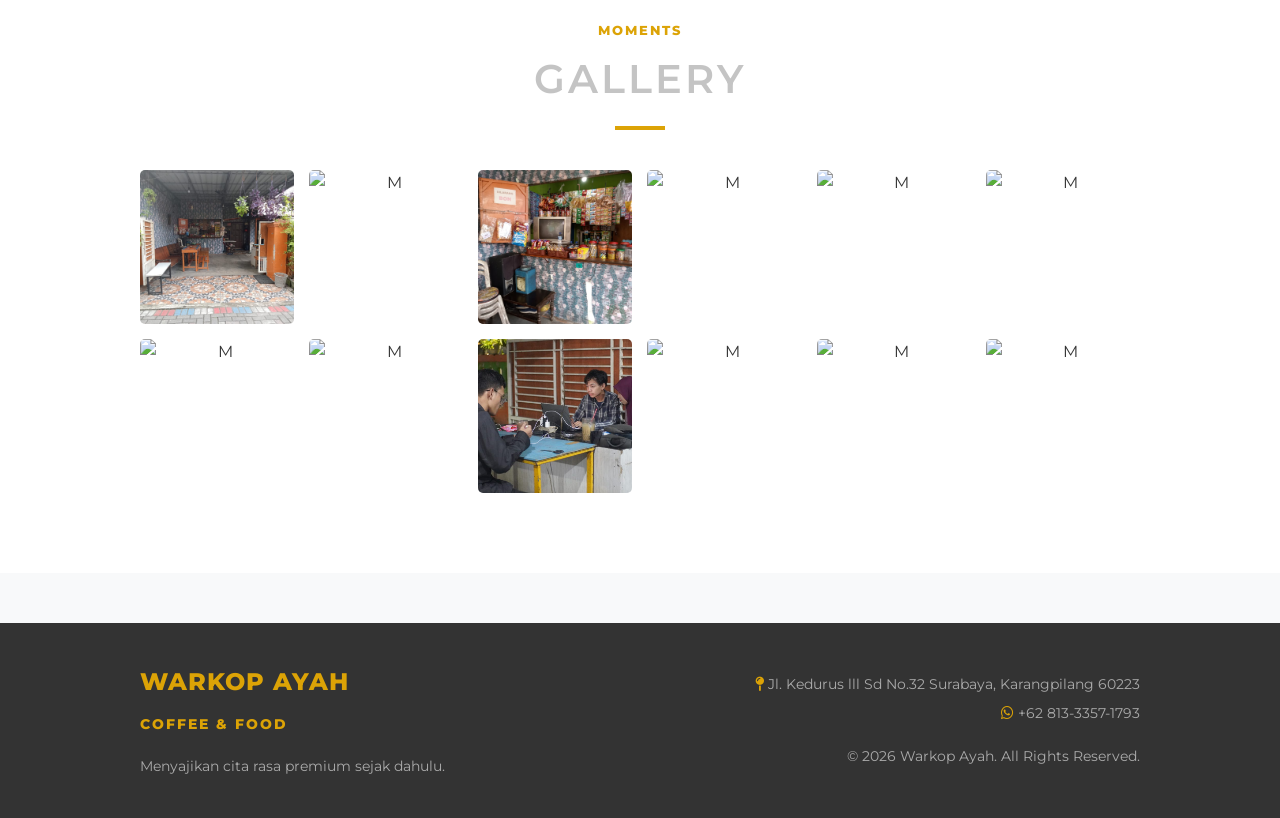
==== commit 16d475dd: "remove temporary word files" ====
--- a/frontend/index.html
+++ b/frontend/index.html
@@ -35,7 +35,7 @@
     <section id="home" class="hero new-hero">
         <div class="carousel-container">
             <div class="carousel-slide fade">
-                <img src="images/v51_588.png" alt="Warkop Banner 1" style="width: 100%; height: auto; display: block;">
+                <img src="images/v51_588.jpg" alt="Warkop Banner 1" style="width: 100%; height: auto; display: block;">
             </div>
             <div class="carousel-slide fade">
                 <img src="images/v51_589.png" alt="Warkop Banner 2" style="width: 100%; height: auto; display: block;">
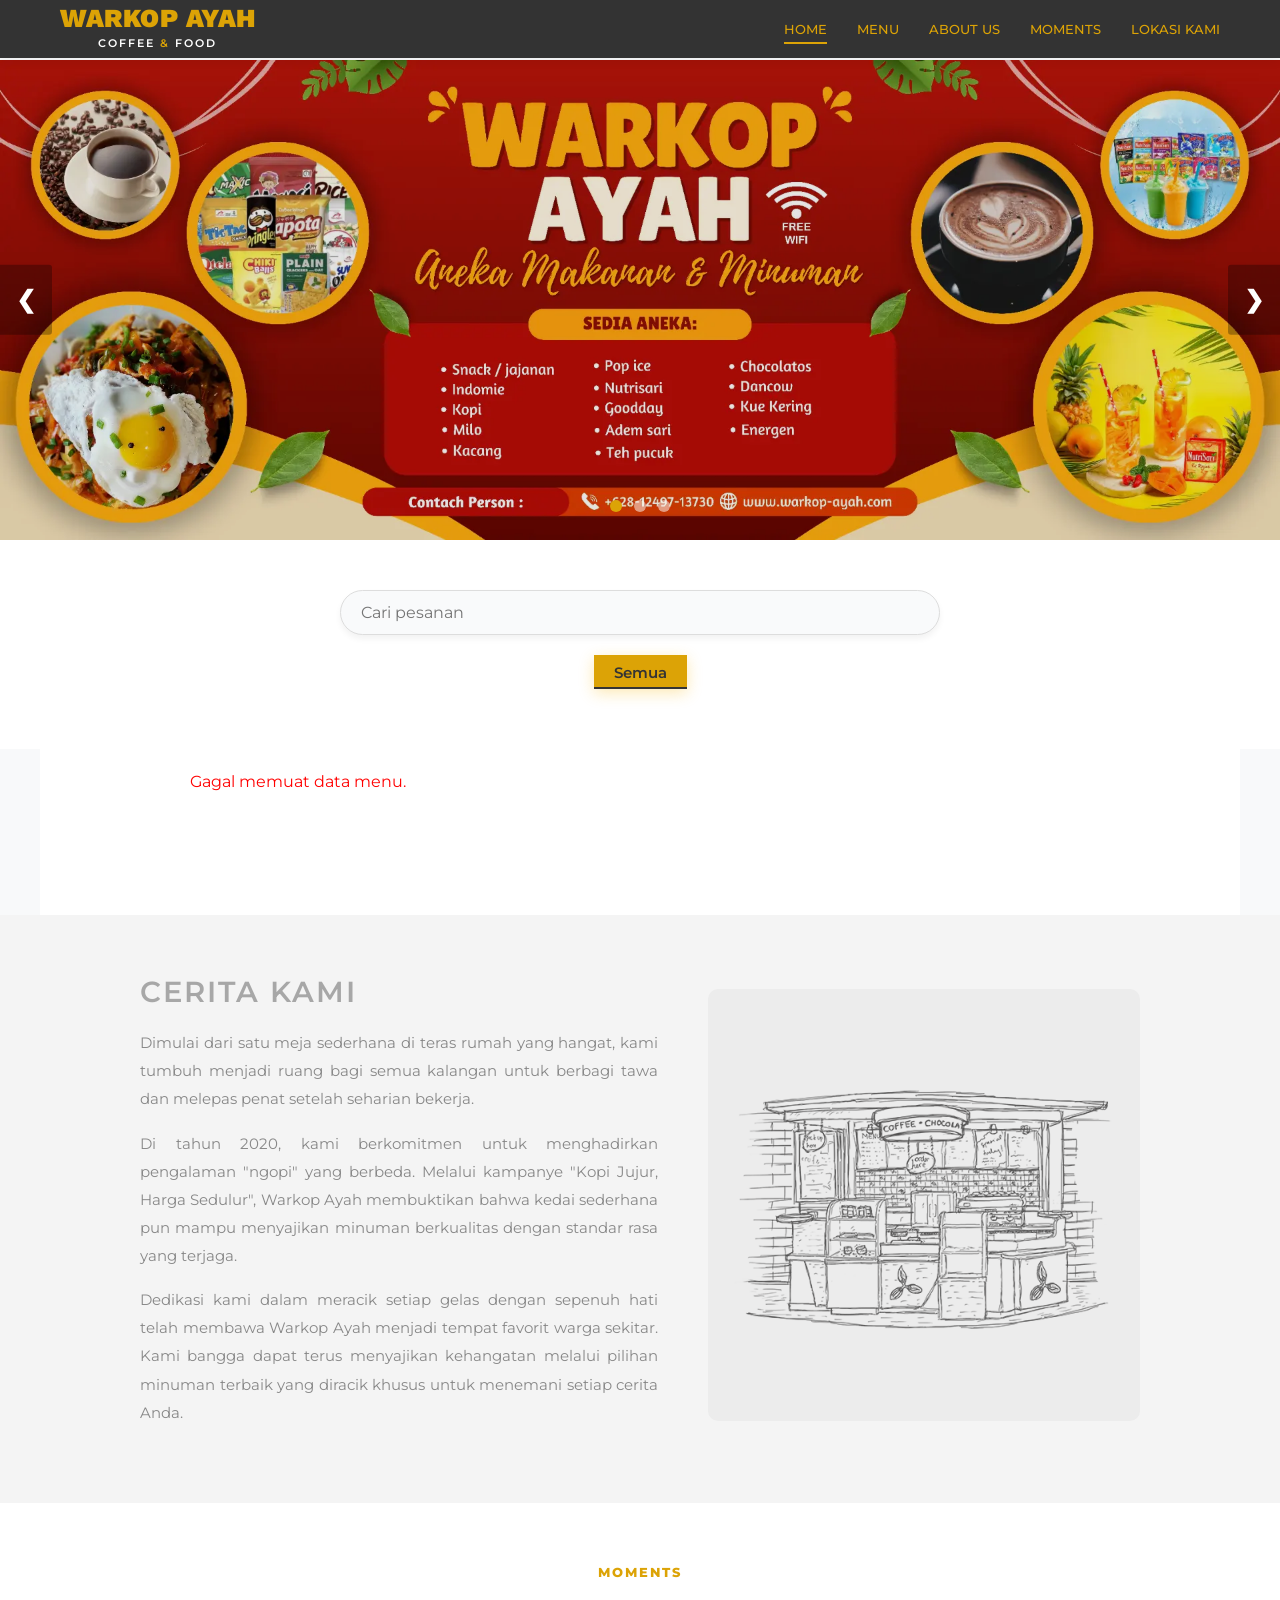
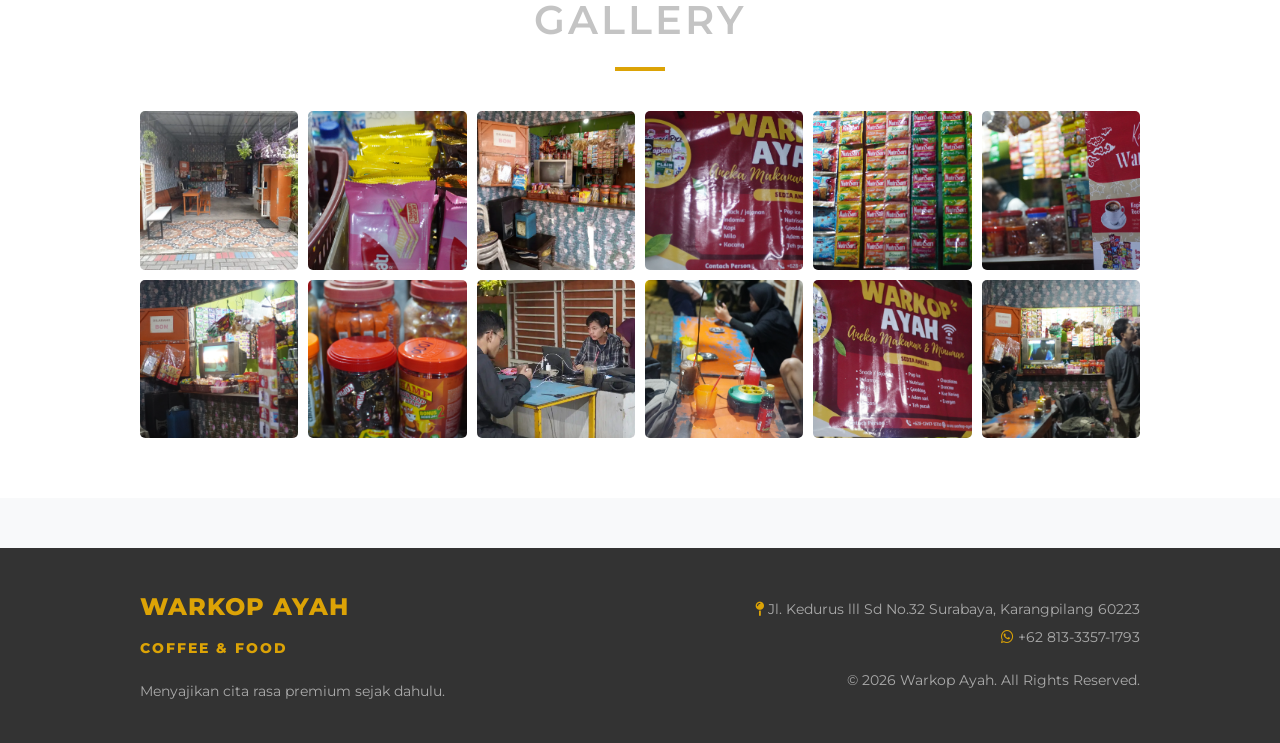
==== commit e24c581f: "Update" ====
--- a/frontend/index.html
+++ b/frontend/index.html
@@ -35,13 +35,13 @@
     <section id="home" class="hero new-hero">
         <div class="carousel-container">
             <div class="carousel-slide fade">
-                <img src="images/v51_588.jpg" alt="Warkop Banner 1" style="width: 100%; height: auto; display: block;">
+                <img src="images/v51_588.webp" alt="Warkop Banner 1" style="width: 100%; height: auto; display: block;">
             </div>
             <div class="carousel-slide fade">
-                <img src="images/v51_589.png" alt="Warkop Banner 2" style="width: 100%; height: auto; display: block;">
+                <img src="images/v51_589.webp" alt="Warkop Banner 2" style="width: 100%; height: auto; display: block;">
             </div>
             <div class="carousel-slide fade">
-                <img src="images/v51_590.png" alt="Warkop Banner 3" style="width: 100%; height: auto; display: block;">
+                <img src="images/v51_590.webp" alt="Warkop Banner 3" style="width: 100%; height: auto; display: block;">
             </div>
 
             <a class="prev-slide" onclick="changeSlide(-1)">&#10094;</a>
@@ -103,18 +103,18 @@
         <h2>GALLERY</h2>
         <div class="gallery-line"></div>
         <div class="gallery-grid">
-            <img src="images/v1_156.png" alt="M">
-            <img src="images/v1_157.JPG" alt="M">
-            <img src="images/v1_158.png" alt="M">
-            <img src="images/v1_159.JPG" alt="M">
-            <img src="images/v1_162.JPG" alt="M">
-            <img src="images/v1_164.JPG" alt="M">
-            <img src="images/v1_167.JPG" alt="M">
-            <img src="images/v1_169.JPG" alt="M">
-            <img src="images/v1_172.jpeg" alt="M">
-            <img src="images/v1_174.JPG" alt="M">
-            <img src="images/v1_177.JPG" alt="M">
-            <img src="images/v1_179.JPG" alt="M">
+            <img src="images/v1_156.webp" alt="M">
+            <img src="images/v1_157.webp" alt="M">
+            <img src="images/v1_158.webp" alt="M">
+            <img src="images/v1_159.webp" alt="M">
+            <img src="images/v1_162.webp" alt="M">
+            <img src="images/v1_164.webp" alt="M">
+            <img src="images/v1_167.webp" alt="M">
+            <img src="images/v1_169.webp" alt="M">
+            <img src="images/v1_172.webp" alt="M">
+            <img src="images/v1_174.webp" alt="M">
+            <img src="images/v1_177.webp" alt="M">
+            <img src="images/v1_179.webp" alt="M">
         </div>
     </section>
 
--- a/frontend/css/style.css
+++ b/frontend/css/style.css
@@ -421,7 +421,7 @@
 
 .about-section {
     background: #f4f4f4;
-    padding: 80px 20px;
+    padding: 60px 24px;
 }
 
 .about-container {
@@ -441,13 +441,15 @@
     font-size: 1.8rem;
     margin-bottom: 20px;
     letter-spacing: 2px;
+    line-height: 1.2;
 }
 
 .about-text p {
-    color: #999;
-    line-height: 1.8;
-    margin-bottom: 15px;
+    color: #888;
+    line-height: 1.85;
+    margin-bottom: 16px;
     font-size: 0.95rem;
+    text-align: justify;
 }
 
 .about-image {
@@ -463,7 +465,7 @@
 
 .gallery-section {
     background: #fff;
-    padding: 80px 20px;
+    padding: 60px 20px;
     text-align: center;
 }
 
@@ -472,6 +474,7 @@
     font-weight: 800;
     font-size: 0.8rem;
     letter-spacing: 2px;
+    text-transform: uppercase;
 }
 
 .gallery-section h2 {
@@ -493,7 +496,7 @@
     margin: 0 auto;
     display: grid;
     grid-template-columns: repeat(6, 1fr);
-    gap: 15px;
+    gap: 10px;
 }
 
 .gallery-grid img {
@@ -501,6 +504,11 @@
     aspect-ratio: 1;
     object-fit: cover;
     border-radius: 5px;
+    transition: transform 0.3s ease;
+}
+
+.gallery-grid img:hover {
+    transform: scale(1.05);
 }
 
 .main-footer {
@@ -698,18 +706,21 @@
 }
 
 @media (max-width: 768px) {
+    /* --- Modal --- */
     .menu-detail-layout {
         flex-direction: column;
     }
 
+    /* --- Hero --- */
     .hero h1 {
-        font-size: 3rem;
-    }
-
+        font-size: 2rem;
+    }
+
+    /* --- Navbar --- */
     .nav-container {
         flex-direction: column;
         justify-content: center;
-        gap: 10px;
+        gap: 8px;
         padding: 0 10px;
     }
 
@@ -717,17 +728,110 @@
         display: flex;
         flex-wrap: nowrap;
         justify-content: space-evenly;
-        gap: 5px;
+        gap: 4px;
         width: 100%;
         padding-bottom: 5px;
     }
 
     .new-nav .nav-links a {
-        font-size: 0.65rem;
+        font-size: 0.6rem;
         letter-spacing: 0;
     }
 
     .new-hero {
-        margin-top: 120px;
-    }
-}+        margin-top: 110px;
+    }
+
+    /* --- About Section --- */
+    .about-section {
+        padding: 40px 20px;
+    }
+
+    .about-container {
+        flex-direction: column;
+        gap: 24px;
+    }
+
+    .about-text {
+        flex: none;
+        width: 100%;
+    }
+
+    .about-text h2 {
+        font-size: 1.4rem;
+        letter-spacing: 1.5px;
+        margin-bottom: 14px;
+    }
+
+    .about-text p {
+        font-size: 0.9rem;
+        line-height: 1.8;
+        margin-bottom: 12px;
+    }
+
+    .about-image {
+        flex: none;
+        width: 100%;
+        max-width: 260px;
+        margin: 0 auto;
+    }
+
+    /* --- Gallery Section --- */
+    .gallery-section {
+        padding: 40px 16px;
+    }
+
+    .gallery-section h2 {
+        font-size: 1.6rem;
+        letter-spacing: 2px;
+    }
+
+    .gallery-grid {
+        grid-template-columns: repeat(3, 1fr);
+        gap: 8px;
+    }
+
+    .menu-section {
+        padding: 20px 16px 60px 16px;
+    }
+
+    .menu-card {
+        flex: 0 0 220px;
+    }
+
+    .category-filter {
+        gap: 8px;
+    }
+
+    .filter-btn {
+        padding: 6px 14px;
+        font-size: 0.8rem;
+    }
+
+    .main-footer > div {
+        flex-direction: column !important;
+        align-items: flex-start !important;
+        gap: 20px;
+    }
+
+    .main-footer > div > div:last-child {
+        text-align: left !important;
+    }
+
+    #products {
+        padding: 40px 16px 16px 16px !important;
+    }
+
+    .modal-content {
+        padding: 20px 16px;
+        border-radius: 12px;
+    }
+
+    .menu-detail-info h3 {
+        font-size: 1.3rem;
+    }
+
+    .menu-detail-info .price {
+        font-size: 1.3rem;
+    }
+}
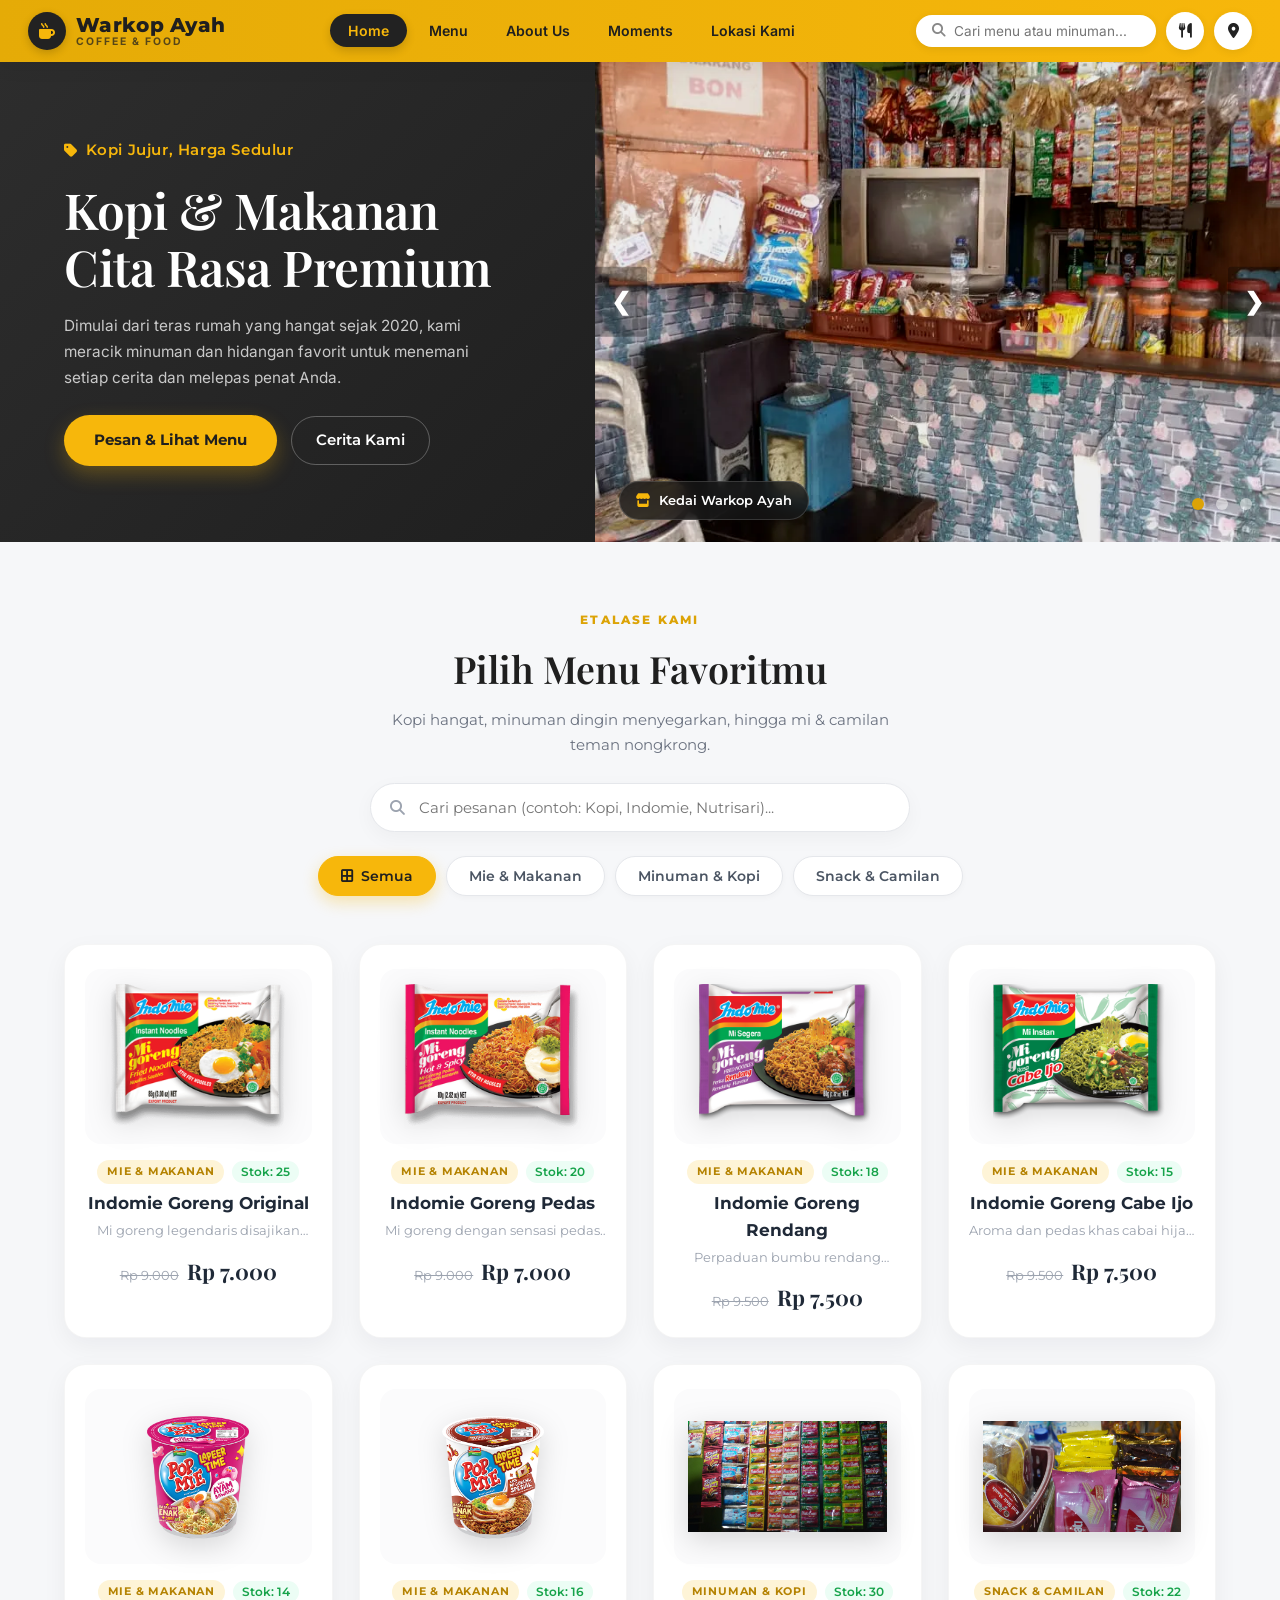
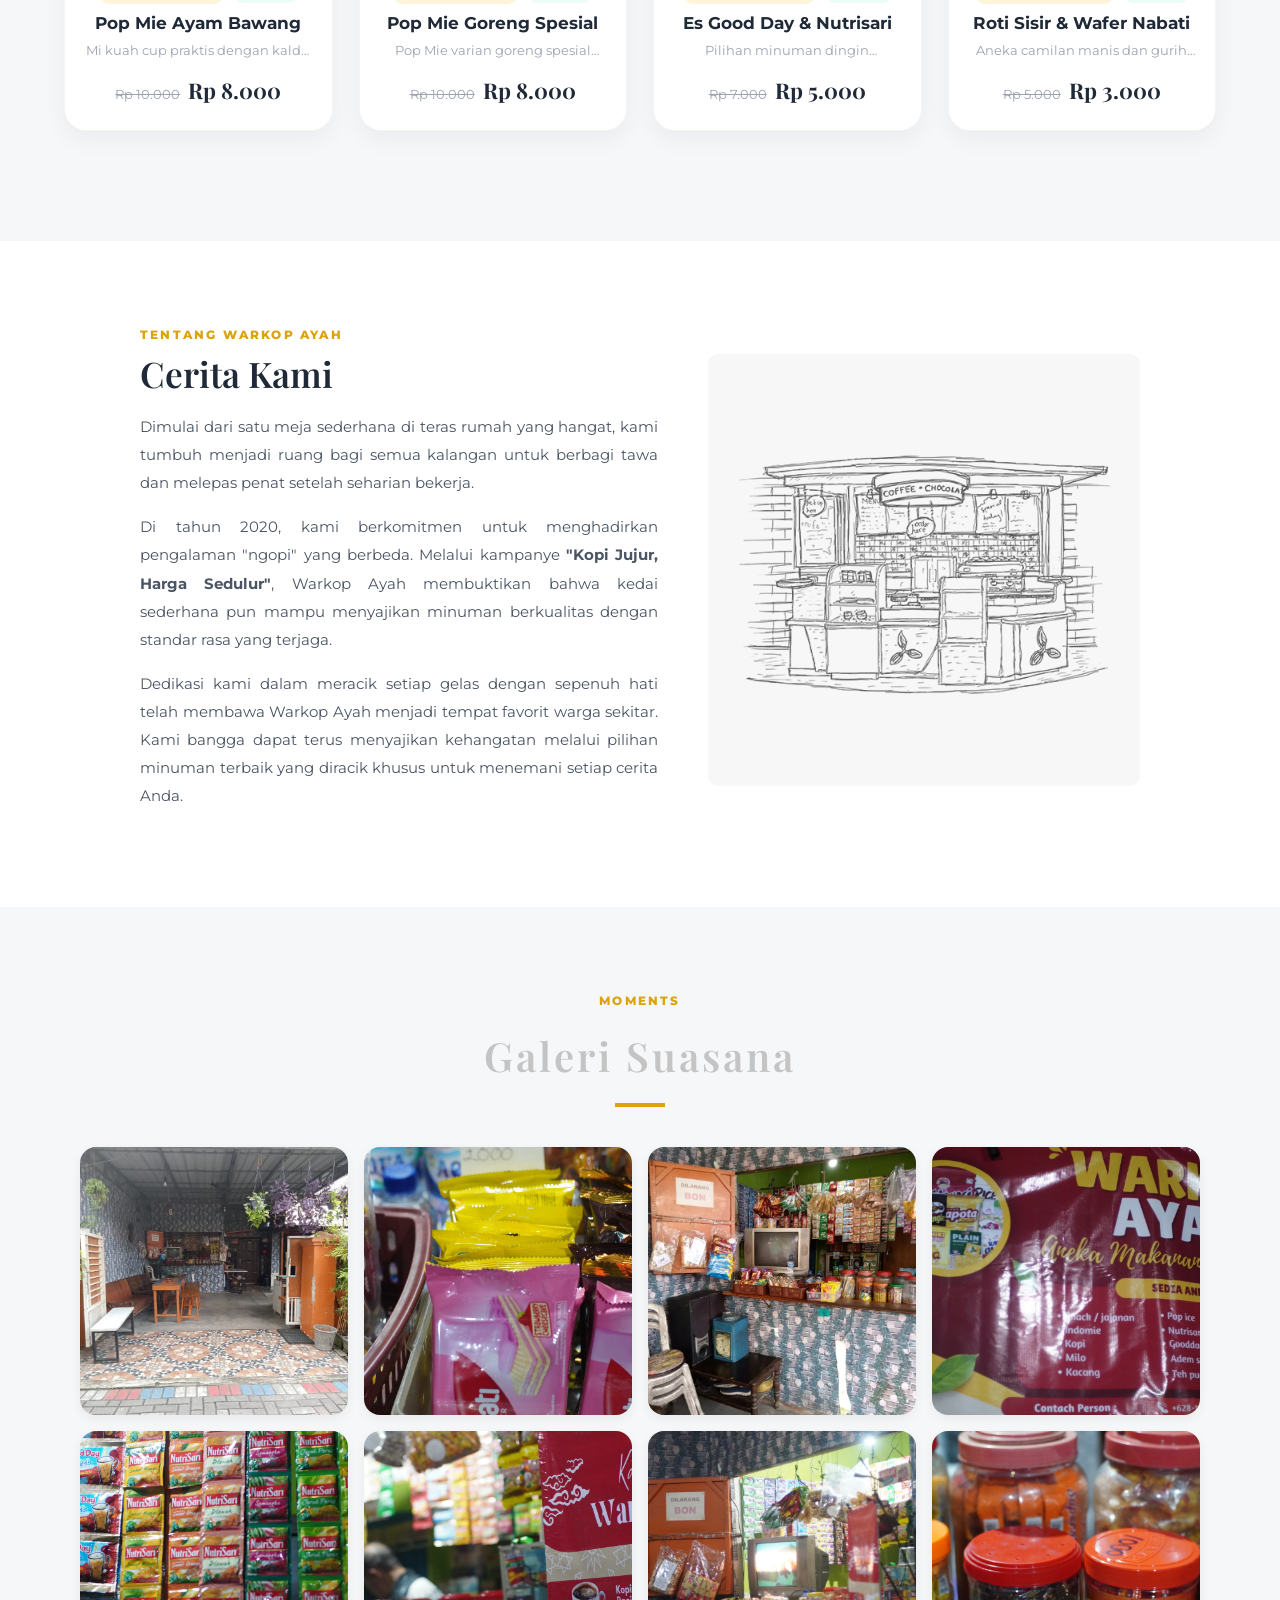
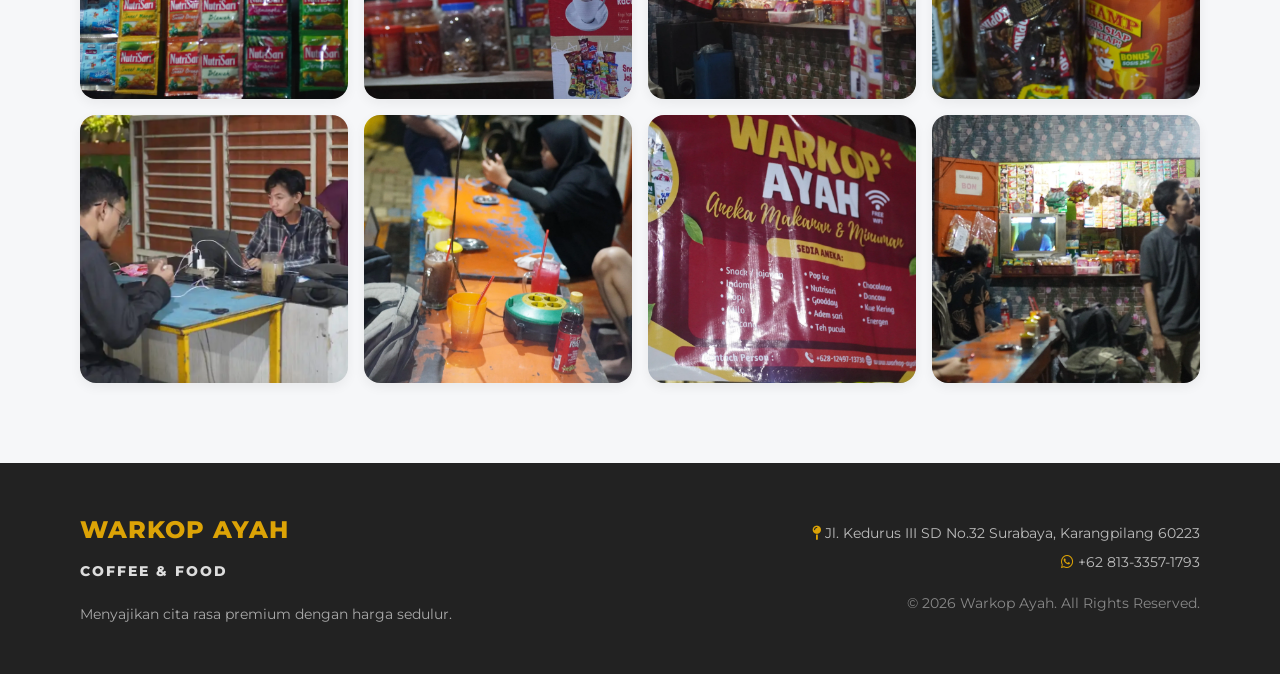
==== commit c2c63f61: "update warkop ayah versi lebih op" ====
--- a/frontend/index.html
+++ b/frontend/index.html
@@ -6,9 +6,7 @@
     <meta name="viewport" content="width=device-width, initial-scale=1.0">
     <title>Warkop Ayah - Cita Rasa Premium</title>
 
-    <link href="https://fonts.googleapis.com/css?family=Inter&display=swap" rel="stylesheet" />
-    <link href="https://fonts.googleapis.com/css?family=Montserrat&display=swap" rel="stylesheet" />
-    <link href="https://fonts.googleapis.com/css?family=Work+Sans&display=swap" rel="stylesheet" />
+    <link href="https://fonts.googleapis.com/css2?family=Inter:wght@400;500;600;700&family=Montserrat:wght@500;600;700;800&family=Playfair+Display:wght@500;600;700&family=Work+Sans:wght@800;900&display=swap" rel="stylesheet" />
     <link rel="stylesheet" href="https://cdnjs.cloudflare.com/ajax/libs/font-awesome/6.4.0/css/all.min.css">
     <link rel="stylesheet" href="css/style.css">
 </head>
@@ -17,76 +15,112 @@
 
     <nav class="navbar new-nav">
         <div class="nav-container">
-            <a href="#" class="logo"
-                style="text-decoration:none; display:flex; flex-direction:column; align-items:center;">
-                <span class="v44_568" style="color:var(--primary-col);">WARKOP AYAH</span>
-                <span class="v44_569">COFFEE <span style="color:var(--primary-col);">&</span> FOOD</span>
+            <a href="#home" class="logo brand-pill">
+                <span class="brand-icon"><i class="fa-solid fa-mug-hot"></i></span>
+                <span class="brand-text">
+                    <span class="v44_568">Warkop Ayah</span>
+                    <span class="v44_569">COFFEE &amp; FOOD</span>
+                </span>
             </a>
+
             <ul class="nav-links">
-                <li><a href="#home" class="nav-btn active">HOME</a></li>
-                <li><a href="#products" class="nav-btn">MENU</a></li>
-                <li><a href="#about" class="nav-btn">ABOUT US</a></li>
-                <li><a href="#moments" class="nav-btn">MOMENTS</a></li>
-                <li><a href="#" id="nav-maps" class="nav-btn">LOKASI KAMI</a></li>
+                <li><a href="#home" class="nav-btn active">Home</a></li>
+                <li><a href="#products" class="nav-btn">Menu</a></li>
+                <li><a href="#about" class="nav-btn">About Us</a></li>
+                <li><a href="#moments" class="nav-btn">Moments</a></li>
+                <li><a href="#" id="nav-maps" class="nav-btn">Lokasi Kami</a></li>
             </ul>
+
+            <div class="nav-right">
+                <div class="nav-search-pill">
+                    <i class="fa-solid fa-magnifying-glass"></i>
+                    <input type="text" id="nav-search-input" placeholder="Cari menu atau minuman...">
+                </div>
+                <a href="#products" class="nav-icon-btn" title="Etalase Menu">
+                    <i class="fa-solid fa-utensils"></i>
+                </a>
+                <a href="#" class="nav-icon-btn" onclick="openMapsModal(); return false;" title="Lokasi Warkop">
+                    <i class="fa-solid fa-location-dot"></i>
+                </a>
+                <button type="button" class="nav-icon-btn nav-burger-btn" id="mobile-menu-toggle" aria-label="Buka Menu">
+                    <i class="fa-solid fa-bars"></i>
+                </button>
+            </div>
         </div>
     </nav>
 
     <section id="home" class="hero new-hero">
-        <div class="carousel-container">
-            <div class="carousel-slide fade">
-                <img src="images/v51_588.webp" alt="Warkop Banner 1" style="width: 100%; height: auto; display: block;">
-            </div>
-            <div class="carousel-slide fade">
-                <img src="images/v51_589.webp" alt="Warkop Banner 2" style="width: 100%; height: auto; display: block;">
-            </div>
-            <div class="carousel-slide fade">
-                <img src="images/v51_590.webp" alt="Warkop Banner 3" style="width: 100%; height: auto; display: block;">
-            </div>
-
-            <a class="prev-slide" onclick="changeSlide(-1)">&#10094;</a>
-            <a class="next-slide" onclick="changeSlide(1)">&#10095;</a>
-
-            <div class="carousel-dots">
-                <span class="dot" onclick="currentSlide(1)"></span>
-                <span class="dot" onclick="currentSlide(2)"></span>
-                <span class="dot" onclick="currentSlide(3)"></span>
-            </div>
-        </div>
-        <div class="hero-overlay" style="pointer-events: none;"></div>
-    </section>
-
-    <section id="products" style="padding: 50px 20px 20px 20px; background:#fff;">
-        <div style="max-width: 600px; margin: 0 auto 20px auto; text-align: center;">
-            <input type="text" id="search-menu-input" placeholder="Cari pesanan"
-                style="width: 100%; padding: 12px 20px; font-size: 1rem; border: 1px solid #ddd; border-radius: 25px; outline: none; box-shadow: 0 4px 6px rgba(0,0,0,0.05); background-color: #f9fafb; color: #333;">
-        </div>
-        <div class="category-filter" id="category-filter">
-            <button class="filter-btn active" data-id="all"
-                style="border:none; border-bottom:2px solid var(--text-white); border-radius:0; color:var(--text-white); padding-bottom:5px;">Semua</button>
-        </div>
-    </section>
-
-    <section class="menu-section" style="padding-top:20px; padding-bottom:100px; background:#fff; position:relative;">
-
+        <div class="hero-split">
+            <div class="hero-text">
+                <span class="hero-tag"><i class="fa-solid fa-tag"></i> Kopi Jujur, Harga Sedulur</span>
+                <h1>Kopi &amp; Makanan<br>Cita Rasa Premium</h1>
+                <p>Dimulai dari teras rumah yang hangat sejak 2020, kami meracik minuman dan hidangan favorit untuk menemani setiap cerita dan melepas penat Anda.</p>
+                <div class="hero-actions">
+                    <a href="#products" class="hero-cta">Pesan &amp; Lihat Menu</a>
+                    <a href="#about" class="hero-cta-ghost">Cerita Kami</a>
+                </div>
+            </div>
+            <div class="hero-showcase">
+                <div class="carousel-container">
+                    <div class="carousel-slide fade">
+                        <img src="images/v1_158.webp" alt="Suasana Warkop Ayah">
+                        <span class="slide-caption"><i class="fa-solid fa-store"></i> Kedai Warkop Ayah</span>
+                    </div>
+                    <div class="carousel-slide fade">
+                        <img src="images/v1_162.webp" alt="Aneka Minuman Sachet & Kopi">
+                        <span class="slide-caption"><i class="fa-solid fa-mug-saucer"></i> Aneka Minuman Segar &amp; Kopi</span>
+                    </div>
+                    <div class="carousel-slide fade">
+                        <img src="images/v1_169.webp" alt="Jajanan & Camilan Warkop">
+                        <span class="slide-caption"><i class="fa-solid fa-cookie-bite"></i> Camilan &amp; Jajanan Lengkap</span>
+                    </div>
+
+                    <a class="prev-slide" onclick="changeSlide(-1)">&#10094;</a>
+                    <a class="next-slide" onclick="changeSlide(1)">&#10095;</a>
+
+                    <div class="carousel-dots">
+                        <span class="dot" onclick="currentSlide(1)"></span>
+                        <span class="dot" onclick="currentSlide(2)"></span>
+                        <span class="dot" onclick="currentSlide(3)"></span>
+                    </div>
+                </div>
+            </div>
+        </div>
+    </section>
+
+    <section id="products" class="products-head">
+        <div class="products-header-inner">
+            <span class="section-eyebrow">ETALASE KAMI</span>
+            <h2 class="section-heading">Pilih Menu Favoritmu</h2>
+            <p class="section-sub">Kopi hangat, minuman dingin menyegarkan, hingga mi &amp; camilan teman nongkrong.</p>
+            <div class="search-wrap">
+                <i class="fa-solid fa-magnifying-glass search-icon"></i>
+                <input type="text" id="search-menu-input" placeholder="Cari pesanan (contoh: Kopi, Indomie, Nutrisari)...">
+            </div>
+            <div class="category-filter" id="category-filter">
+                <button class="filter-btn active" data-id="all"><i class="fa-solid fa-border-all"></i> Semua</button>
+            </div>
+        </div>
+    </section>
+
+    <section class="menu-section">
         <div id="loader" class="loader-container">
             <div class="spinner"></div>
             <p>Memuat Etalase...</p>
         </div>
 
-        <div class="menu-grid" id="menu-grid" style="max-width: 900px; margin: 0 auto;">
-
-        </div>
+        <div class="menu-grid" id="menu-grid"></div>
     </section>
 
     <section id="about" class="about-section">
         <div class="about-container">
             <div class="about-text">
-                <h2>CERITA KAMI</h2>
+                <span class="section-eyebrow">TENTANG WARKOP AYAH</span>
+                <h2>Cerita Kami</h2>
                 <p>Dimulai dari satu meja sederhana di teras rumah yang hangat, kami tumbuh menjadi ruang bagi semua
                     kalangan untuk berbagi tawa dan melepas penat setelah seharian bekerja.</p>
                 <p>Di tahun 2020, kami berkomitmen untuk menghadirkan pengalaman "ngopi" yang berbeda. Melalui kampanye
-                    "Kopi Jujur, Harga Sedulur", Warkop Ayah membuktikan bahwa kedai sederhana pun mampu menyajikan
+                    <strong>"Kopi Jujur, Harga Sedulur"</strong>, Warkop Ayah membuktikan bahwa kedai sederhana pun mampu menyajikan
                     minuman berkualitas dengan standar rasa yang terjaga.</p>
                 <p>Dedikasi kami dalam meracik setiap gelas dengan sepenuh hati telah membawa Warkop Ayah menjadi tempat
                     favorit warga sekitar. Kami bangga dapat terus menyajikan kehangatan melalui pilihan minuman terbaik
@@ -99,22 +133,22 @@
     </section>
 
     <section id="moments" class="gallery-section">
-        <p class="section-subtitle">MOMENTS</p>
-        <h2>GALLERY</h2>
+        <p class="section-eyebrow">MOMENTS</p>
+        <h2 class="section-heading">Galeri Suasana</h2>
         <div class="gallery-line"></div>
         <div class="gallery-grid">
-            <img src="images/v1_156.webp" alt="M">
-            <img src="images/v1_157.webp" alt="M">
-            <img src="images/v1_158.webp" alt="M">
-            <img src="images/v1_159.webp" alt="M">
-            <img src="images/v1_162.webp" alt="M">
-            <img src="images/v1_164.webp" alt="M">
-            <img src="images/v1_167.webp" alt="M">
-            <img src="images/v1_169.webp" alt="M">
-            <img src="images/v1_172.webp" alt="M">
-            <img src="images/v1_174.webp" alt="M">
-            <img src="images/v1_177.webp" alt="M">
-            <img src="images/v1_179.webp" alt="M">
+            <img src="images/v1_156.webp" alt="Suasana Warkop">
+            <img src="images/v1_157.webp" alt="Menu Warkop">
+            <img src="images/v1_158.webp" alt="Kedai Warkop">
+            <img src="images/v1_159.webp" alt="Sudut Warkop">
+            <img src="images/v1_162.webp" alt="Deretan Minuman">
+            <img src="images/v1_164.webp" alt="Sajian Warkop">
+            <img src="images/v1_167.webp" alt="Momen Pelanggan">
+            <img src="images/v1_169.webp" alt="Toples Jajanan">
+            <img src="images/v1_172.webp" alt="Nongkrong Santai">
+            <img src="images/v1_174.webp" alt="Menu Favorit">
+            <img src="images/v1_177.webp" alt="Banner Warkop">
+            <img src="images/v1_179.webp" alt="Kebersamaan">
         </div>
     </section>
 
@@ -126,8 +160,8 @@
                     <img id="modal-img" src="" alt="Menu Image">
                 </div>
                 <div class="menu-detail-info">
+                    <p id="modal-category" class="category-badge">Category</p>
                     <h3 id="modal-title">Menu Title</h3>
-                    <p id="modal-category" class="category-badge">Category</p>
                     <h4 id="modal-price" class="price">Rp 0</h4>
                     <p id="modal-desc" class="desc">Deskripsi menu</p>
                 </div>
@@ -136,15 +170,16 @@
     </div>
 
     <div id="maps-modal" class="modal">
-        <div class="modal-content" style="max-width: 400px; text-align: center;">
+        <div class="modal-content" style="max-width: 420px; text-align: center;">
             <span class="close-btn" id="close-maps-modal">&times;</span>
-            <h2 style="margin-bottom: 15px;">Lokasi Google Maps</h2>
-            <p style="color: var(--text-muted); margin-bottom: 20px;">Kunjungi Warkop kami secara langsung melalui
-                tautan di bawah ini.</p>
+            <div class="maps-modal-icon"><i class="fa-solid fa-map-location-dot"></i></div>
+            <h2 style="margin-bottom: 10px;">Lokasi Google Maps</h2>
+            <p style="color: var(--text-muted); margin-bottom: 24px;">Kunjungi Warkop Ayah secara langsung melalui tautan di bawah ini.</p>
             <div class="maps-info">
-                <a id="gmaps-link" href="#" target="_blank" class="btn-secondary"
-                    style="display: inline-block; width: 100%; padding: 12px; font-size: 1.1rem;"><i
-                        class="fa-solid fa-map-location-dot"></i> Buka di Google Maps</a>
+                <a id="gmaps-link" href="https://maps.google.com/?q=Jl.+Kedurus+lll+Sd+No.32+Surabaya" target="_blank" class="btn-primary"
+                    style="display: inline-flex; align-items: center; justify-content: center; gap: 10px; width: 100%; padding: 14px; font-size: 1rem;">
+                    <i class="fa-solid fa-location-arrow"></i> Buka di Google Maps
+                </a>
             </div>
         </div>
     </div>
@@ -153,25 +188,20 @@
         style="position: fixed; bottom: 20px; right: 20px; z-index: 9999; display: flex; flex-direction: column; gap: 10px;">
     </div>
 
-    <footer class="main-footer" style="padding: 40px 20px; background: #333; color: white; margin-top: 50px;">
-        <div
-            style="max-width: 1000px; margin: 0 auto; display: flex; justify-content: space-between; align-items: center; flex-wrap: wrap;">
+    <footer class="main-footer">
+        <div class="footer-inner">
             <div>
-                <a href="#" class="logo footer-logo" style="margin-bottom: 5px; display: inline-block;">
+                <a href="#" class="logo footer-logo" style="margin-bottom: 6px; display: inline-block;">
                     <span style="color:var(--primary-col); font-size: 1.5rem; font-weight: 800;">WARKOP AYAH</span><br>
-                    <span class="logo-sub" style="font-size: 0.9rem; letter-spacing: 2px;">COFFEE & FOOD</span>
-                </a>
-                <p style="margin-top: 10px; color: #aaa; font-size: 0.9rem;">Menyajikan cita rasa premium sejak dahulu.
-                </p>
-            </div>
-
-            <div style="text-align: right; font-size: 0.9rem; color: #aaa;">
-                <p><i class="fa-solid fa-map-pin" style="color: var(--primary-col);"></i> Jl. Kedurus lll Sd No.32
-                    Surabaya, Karangpilang 60223
-                </p>
-                <p style="margin-top: 5px;"><i class="fa-brands fa-whatsapp" style="color: var(--primary-col);"></i> +62
-                    813-3357-1793</p>
-                <p style="margin-top: 20px;">&copy; 2026 Warkop Ayah. All Rights Reserved.</p>
+                    <span class="logo-sub" style="font-size: 0.85rem; letter-spacing: 2px; color: #ddd;">COFFEE &amp; FOOD</span>
+                </a>
+                <p style="margin-top: 10px; color: #aaa; font-size: 0.9rem;">Menyajikan cita rasa premium dengan harga sedulur.</p>
+            </div>
+
+            <div class="footer-contact">
+                <p><i class="fa-solid fa-map-pin" style="color: var(--primary-col);"></i> Jl. Kedurus III SD No.32 Surabaya, Karangpilang 60223</p>
+                <p style="margin-top: 6px;"><i class="fa-brands fa-whatsapp" style="color: var(--primary-col);"></i> +62 813-3357-1793</p>
+                <p style="margin-top: 18px; color: #888;">&copy; 2026 Warkop Ayah. All Rights Reserved.</p>
             </div>
         </div>
     </footer>
@@ -179,4 +209,4 @@
     <script src="js/main.js"></script>
 </body>
 
-</html>+</html>
--- a/frontend/css/style.css
+++ b/frontend/css/style.css
@@ -835,3 +835,776 @@
         font-size: 1.3rem;
     }
 }
+
+/* ===== REDESAIN PREMIUM STOREFRONT (Gaya Orgunny + Warna Warkop Ayah) ===== */
+body {
+    background: #f6f7f9;
+    color: #222;
+}
+
+/* Navbar: Bar kuning emas seperti Orgunny, 3 zona (Logo Kiri, Nav Tengah, Search+Icons Kanan) */
+.new-nav {
+    background: linear-gradient(90deg, #e5ab07 0%, #f7b70b 100%);
+    padding: 12px 0;
+    box-shadow: 0 4px 18px rgba(0, 0, 0, 0.08);
+    border-bottom: none;
+}
+
+.new-nav .nav-container {
+    max-width: 1280px;
+    padding: 0 28px;
+    display: flex;
+    align-items: center;
+    justify-content: space-between;
+    gap: 20px;
+}
+
+.brand-pill {
+    display: flex;
+    align-items: center;
+    gap: 10px;
+    text-decoration: none;
+}
+
+.brand-icon {
+    width: 38px;
+    height: 38px;
+    border-radius: 50%;
+    background: #222;
+    color: #f7b70b;
+    display: inline-flex;
+    align-items: center;
+    justify-content: center;
+    font-size: 1rem;
+    box-shadow: 0 3px 8px rgba(0, 0, 0, 0.18);
+}
+
+.brand-text {
+    display: flex;
+    flex-direction: column;
+    line-height: 1.05;
+}
+
+.v44_568 {
+    font-family: 'Montserrat', sans-serif;
+    font-weight: 800;
+    font-size: 1.25rem;
+    color: #1f1f1f;
+    letter-spacing: 0.3px;
+}
+
+.v44_569 {
+    font-family: 'Inter', sans-serif;
+    font-weight: 700;
+    font-size: 0.65rem;
+    letter-spacing: 2px;
+    color: rgba(31, 31, 31, 0.72);
+    margin-top: 2px;
+}
+
+.new-nav .nav-links {
+    display: flex;
+    align-items: center;
+    gap: 6px;
+}
+
+.new-nav .nav-links a {
+    color: #1f1f1f;
+    font-family: 'Inter', sans-serif;
+    font-size: 0.88rem;
+    font-weight: 600;
+    text-transform: none;
+    padding: 8px 16px;
+    border-radius: 999px;
+    transition: all 0.22s ease;
+    border-bottom: none;
+}
+
+.new-nav .nav-links a:hover {
+    background: rgba(255, 255, 255, 0.45);
+    color: #111;
+}
+
+.new-nav .nav-links a.active {
+    background: #222222;
+    color: #f7b70b;
+    border-bottom: none;
+    padding: 8px 18px;
+    box-shadow: 0 4px 10px rgba(0, 0, 0, 0.16);
+}
+
+.nav-right {
+    display: flex;
+    align-items: center;
+    gap: 10px;
+}
+
+.nav-search-pill {
+    display: flex;
+    align-items: center;
+    gap: 8px;
+    background: #ffffff;
+    border-radius: 999px;
+    padding: 8px 16px;
+    width: 240px;
+    box-shadow: 0 2px 8px rgba(0, 0, 0, 0.08);
+}
+
+.nav-search-pill i {
+    color: #888;
+    font-size: 0.85rem;
+}
+
+.nav-search-pill input {
+    border: none;
+    outline: none;
+    background: transparent;
+    width: 100%;
+    font-size: 0.85rem;
+    color: #222;
+    font-family: 'Inter', sans-serif;
+}
+
+.nav-icon-btn {
+    width: 38px;
+    height: 38px;
+    border-radius: 50%;
+    background: #ffffff;
+    color: #222;
+    display: inline-flex;
+    align-items: center;
+    justify-content: center;
+    font-size: 0.92rem;
+    box-shadow: 0 2px 8px rgba(0, 0, 0, 0.08);
+    transition: transform 0.2s ease, background 0.2s ease;
+}
+
+.nav-icon-btn:hover {
+    transform: translateY(-2px);
+    background: #222;
+    color: #f7b70b;
+}
+
+/* Hero Split: Kiri Teks Gelap Elegan, Kanan Foto Full-Height Tanpa Ruang Kosong */
+.new-hero {
+    margin-top: 62px;
+    background: #262626;
+}
+
+.hero-split {
+    display: grid;
+    grid-template-columns: 1fr 1.15fr;
+    min-height: 480px;
+    max-width: 1440px;
+    margin: 0 auto;
+}
+
+.hero-text {
+    display: flex;
+    flex-direction: column;
+    justify-content: center;
+    align-items: flex-start;
+    gap: 18px;
+    padding: 60px 64px;
+    background: linear-gradient(135deg, #2d2d2d 0%, #1f1f1f 100%);
+    color: #ffffff;
+}
+
+.hero-tag {
+    display: inline-flex;
+    align-items: center;
+    gap: 8px;
+    color: #f7b70b;
+    font-weight: 600;
+    font-size: 0.95rem;
+    letter-spacing: 0.6px;
+}
+
+.hero-text h1 {
+    font-family: 'Playfair Display', Georgia, serif;
+    font-weight: 600;
+    font-size: 3.1rem;
+    line-height: 1.15;
+    color: #ffffff;
+    letter-spacing: -0.5px;
+}
+
+.hero-text p {
+    color: #c9c9c9;
+    font-size: 0.96rem;
+    line-height: 1.7;
+    max-width: 440px;
+    font-family: 'Inter', sans-serif;
+}
+
+.hero-actions {
+    display: flex;
+    align-items: center;
+    gap: 14px;
+    margin-top: 6px;
+    flex-wrap: wrap;
+}
+
+.hero-cta {
+    background: #f7b70b;
+    color: #1f1f1f;
+    font-weight: 700;
+    font-size: 0.95rem;
+    padding: 13px 30px;
+    border-radius: 999px;
+    transition: transform 0.25s ease, box-shadow 0.25s ease, background 0.25s ease;
+    box-shadow: 0 8px 20px rgba(247, 183, 11, 0.28);
+}
+
+.hero-cta:hover {
+    background: #ffbe1a;
+    transform: translateY(-2px);
+    box-shadow: 0 12px 24px rgba(247, 183, 11, 0.4);
+}
+
+.hero-cta-ghost {
+    border: 1px solid rgba(255, 255, 255, 0.28);
+    color: #ffffff;
+    font-weight: 600;
+    font-size: 0.92rem;
+    padding: 12px 24px;
+    border-radius: 999px;
+    transition: all 0.25s ease;
+}
+
+.hero-cta-ghost:hover {
+    border-color: #f7b70b;
+    color: #f7b70b;
+}
+
+.hero-showcase {
+    position: relative;
+    min-height: 480px;
+    background: #1a1a1a;
+    overflow: hidden;
+}
+
+.hero-showcase .carousel-container {
+    width: 100%;
+    height: 100%;
+    position: relative;
+}
+
+.hero-showcase .carousel-slide {
+    width: 100%;
+    height: 480px;
+    position: relative;
+}
+
+.hero-showcase .carousel-slide img {
+    width: 100%;
+    height: 100% !important;
+    object-fit: cover;
+    display: block;
+    filter: brightness(0.92) contrast(1.04);
+}
+
+.slide-caption {
+    position: absolute;
+    left: 24px;
+    bottom: 22px;
+    background: rgba(24, 24, 24, 0.78);
+    backdrop-filter: blur(8px);
+    color: #ffffff;
+    padding: 8px 16px;
+    border-radius: 999px;
+    font-size: 0.82rem;
+    font-weight: 600;
+    border: 1px solid rgba(255, 255, 255, 0.15);
+    display: inline-flex;
+    align-items: center;
+    gap: 8px;
+}
+
+.slide-caption i {
+    color: #f7b70b;
+}
+
+.hero-showcase .carousel-dots {
+    bottom: 24px;
+    right: 24px;
+    width: auto;
+    text-align: right;
+}
+
+/* Seksi Header Produk & Filter */
+.products-head {
+    padding: 64px 20px 16px;
+    background: #f6f7f9;
+}
+
+.products-header-inner {
+    max-width: 1180px;
+    margin: 0 auto;
+    text-align: center;
+}
+
+.section-eyebrow {
+    display: inline-block;
+    color: #dca306;
+    font-weight: 800;
+    font-size: 0.78rem;
+    letter-spacing: 2.2px;
+    text-transform: uppercase;
+    margin-bottom: 8px;
+}
+
+.section-heading {
+    text-align: center;
+    font-family: 'Playfair Display', Georgia, serif;
+    font-weight: 600;
+    font-size: 2.35rem;
+    color: #1f1f1f;
+    margin-bottom: 10px;
+}
+
+.section-sub {
+    color: #6b7280;
+    font-size: 0.96rem;
+    max-width: 520px;
+    margin: 0 auto 26px;
+}
+
+.search-wrap {
+    max-width: 540px;
+    margin: 0 auto 24px;
+    position: relative;
+}
+
+.search-wrap .search-icon {
+    position: absolute;
+    left: 20px;
+    top: 50%;
+    transform: translateY(-50%);
+    color: #9ca3af;
+    font-size: 0.95rem;
+}
+
+#search-menu-input {
+    width: 100%;
+    padding: 14px 22px 14px 48px;
+    font-size: 0.95rem;
+    border: 1px solid #e5e7eb;
+    border-radius: 999px;
+    outline: none;
+    background: #ffffff;
+    color: #222;
+    box-shadow: 0 6px 20px rgba(0, 0, 0, 0.04);
+    transition: border-color 0.2s ease, box-shadow 0.2s ease;
+}
+
+#search-menu-input:focus {
+    border-color: #dca306;
+    box-shadow: 0 0 0 3px rgba(220, 163, 6, 0.2);
+}
+
+.category-filter {
+    margin-bottom: 12px;
+    gap: 10px;
+}
+
+.filter-btn {
+    border: 1px solid #e5e7eb;
+    background: #ffffff;
+    color: #4b5563;
+    border-radius: 999px;
+    padding: 10px 22px;
+    font-size: 0.88rem;
+    font-weight: 600;
+    box-shadow: 0 2px 6px rgba(0, 0, 0, 0.03);
+    display: inline-flex;
+    align-items: center;
+    gap: 8px;
+}
+
+.filter-btn:hover,
+.filter-btn.active {
+    background: #f7b70b;
+    border-color: #f7b70b;
+    color: #1f1f1f;
+    box-shadow: 0 6px 16px rgba(247, 183, 11, 0.32);
+}
+
+/* Grid Kartu Produk Gaya Orgunny */
+.menu-section {
+    background: #f6f7f9 !important;
+    max-width: 1200px;
+    padding: 20px 24px 90px !important;
+}
+
+.menu-grid {
+    display: grid !important;
+    grid-template-columns: repeat(4, 1fr);
+    gap: 26px;
+    max-width: none !important;
+    overflow: visible;
+}
+
+.menu-card {
+    flex: none;
+    background: #ffffff;
+    border-radius: 22px;
+    padding: 24px 20px 22px;
+    box-shadow: 0 8px 24px rgba(17, 24, 39, 0.05);
+    border: 1px solid rgba(0, 0, 0, 0.04);
+    transition: transform 0.28s ease, box-shadow 0.28s ease;
+    display: flex;
+    flex-direction: column;
+    align-items: center;
+    text-align: center;
+}
+
+.menu-card:hover {
+    transform: translateY(-6px);
+    box-shadow: 0 18px 36px rgba(17, 24, 39, 0.1);
+}
+
+.menu-img-box {
+    width: 100%;
+    height: 175px;
+    border-radius: 16px;
+    background: #fbfbfc;
+    display: flex;
+    align-items: center;
+    justify-content: center;
+    padding: 14px;
+    margin-bottom: 16px;
+}
+
+.menu-img {
+    height: 145px;
+    width: auto;
+    max-width: 100%;
+    object-fit: contain;
+    filter: drop-shadow(0 8px 14px rgba(0, 0, 0, 0.14));
+    transition: transform 0.3s ease;
+}
+
+.menu-card:hover .menu-img {
+    transform: scale(1.05);
+}
+
+.img-fallback {
+    width: 100%;
+    height: 175px;
+    border-radius: 16px;
+    background: #fef9ec;
+    color: #dca306;
+    font-size: 2.2rem;
+    margin-bottom: 16px;
+}
+
+.menu-info {
+    padding: 0;
+    width: 100%;
+}
+
+.menu-meta-row {
+    display: flex;
+    justify-content: center;
+    align-items: center;
+    gap: 8px;
+    margin-bottom: 6px;
+}
+
+.menu-cat-pill {
+    font-size: 0.7rem;
+    font-weight: 700;
+    letter-spacing: 0.8px;
+    text-transform: uppercase;
+    color: #b58302;
+    background: rgba(247, 183, 11, 0.16);
+    padding: 3px 10px;
+    border-radius: 999px;
+}
+
+.menu-stock-pill {
+    font-size: 0.72rem;
+    font-weight: 600;
+    padding: 2px 9px;
+    border-radius: 999px;
+}
+
+.menu-stock-pill.in-stock {
+    background: #ecfdf5;
+    color: #16a34a;
+}
+
+.menu-stock-pill.out-stock {
+    background: #fef2f2;
+    color: #ef4444;
+}
+
+.menu-info h3 {
+    font-family: 'Montserrat', sans-serif !important;
+    font-weight: 700 !important;
+    font-size: 1.05rem !important;
+    color: #1f2937 !important;
+    margin: 4px 0 !important;
+}
+
+.menu-subdesc {
+    font-size: 0.8rem;
+    color: #9ca3af;
+    margin-bottom: 12px;
+    display: -webkit-box;
+    -webkit-line-clamp: 1;
+    -webkit-box-orient: vertical;
+    overflow: hidden;
+}
+
+.menu-price-row {
+    display: flex;
+    align-items: baseline;
+    justify-content: center;
+    gap: 8px;
+    margin-top: auto;
+}
+
+.menu-price-strike {
+    font-size: 0.82rem;
+    color: #9ca3af;
+    text-decoration: line-through;
+}
+
+.menu-price-main {
+    font-family: 'Playfair Display', Georgia, serif;
+    font-size: 1.35rem;
+    font-weight: 700;
+    color: #1f2937;
+}
+
+/* About & Gallery */
+.about-section {
+    background: #ffffff;
+    padding: 80px 24px;
+}
+
+.about-text h2 {
+    font-family: 'Playfair Display', Georgia, serif;
+    color: #1f2937;
+    font-size: 2.2rem;
+    letter-spacing: 0;
+    margin-bottom: 18px;
+}
+
+.about-text p {
+    color: #4b5563;
+}
+
+.gallery-section {
+    background: #f6f7f9;
+    padding: 80px 24px;
+}
+
+.gallery-grid {
+    max-width: 1120px;
+    grid-template-columns: repeat(4, 1fr);
+    gap: 16px;
+}
+
+.gallery-grid img {
+    border-radius: 16px;
+    box-shadow: 0 4px 12px rgba(0, 0, 0, 0.06);
+}
+
+.maps-modal-icon {
+    width: 60px;
+    height: 60px;
+    border-radius: 50%;
+    background: rgba(247, 183, 11, 0.16);
+    color: #dca306;
+    display: inline-flex;
+    align-items: center;
+    justify-content: center;
+    font-size: 1.6rem;
+    margin-bottom: 14px;
+}
+
+/* Footer */
+.main-footer {
+    background: #222222 !important;
+    padding: 48px 24px;
+    margin-top: 0;
+}
+
+.footer-inner {
+    max-width: 1120px;
+    margin: 0 auto;
+    display: flex;
+    justify-content: space-between;
+    align-items: center;
+    flex-wrap: wrap;
+    gap: 24px;
+}
+
+.footer-contact {
+    text-align: right;
+    font-size: 0.9rem;
+    color: #bdbdbd;
+}
+
+.nav-burger-btn {
+    display: none;
+    border: none;
+    cursor: pointer;
+}
+
+@media (max-width: 1024px) {
+    .menu-grid {
+        grid-template-columns: repeat(3, 1fr);
+    }
+    .nav-search-pill {
+        width: 180px;
+    }
+    .hero-text {
+        padding: 40px 36px;
+    }
+    .hero-text h1 {
+        font-size: 2.4rem;
+    }
+}
+
+@media (max-width: 768px) {
+    /* Baris tunggal persis tampilan mobile Orgunny */
+    .new-nav {
+        padding: 10px 0;
+    }
+    .new-nav .nav-container {
+        flex-direction: row !important;
+        flex-wrap: nowrap !important;
+        justify-content: space-between !important;
+        align-items: center !important;
+        padding: 0 16px !important;
+        gap: 10px;
+    }
+    .brand-icon {
+        width: 34px;
+        height: 34px;
+        font-size: 0.9rem;
+    }
+    .v44_568 {
+        font-size: 1.05rem;
+    }
+    .v44_569 {
+        font-size: 0.58rem;
+        letter-spacing: 1.5px;
+    }
+    .nav-search-pill {
+        display: none !important;
+    }
+    .nav-right {
+        display: flex;
+        align-items: center;
+        gap: 8px;
+    }
+    .nav-icon-btn {
+        width: 34px;
+        height: 34px;
+        font-size: 0.85rem;
+    }
+    .nav-burger-btn {
+        display: inline-flex;
+    }
+    /* Dropdown menu mobile saat hamburger diklik */
+    .new-nav .nav-links {
+        display: none !important;
+        position: absolute;
+        top: 100%;
+        left: 12px;
+        right: 12px;
+        width: auto;
+        flex-direction: column;
+        align-items: stretch;
+        background: #ffffff;
+        padding: 10px;
+        border-radius: 16px;
+        box-shadow: 0 14px 32px rgba(0, 0, 0, 0.16);
+        gap: 4px;
+        z-index: 1001;
+    }
+    .new-nav .nav-links.open {
+        display: flex !important;
+    }
+    .new-nav .nav-links li {
+        width: 100%;
+    }
+    .new-nav .nav-links a,
+    .new-nav .nav-links a.active {
+        display: block;
+        width: 100%;
+        padding: 10px 14px;
+        font-size: 0.88rem;
+        border-radius: 10px;
+        text-align: left;
+    }
+
+    /* Hero Mobile Orgunny: Foto di atas, Teks di bawah, tidak ketutupan navbar */
+    .new-hero {
+        margin-top: 56px !important;
+    }
+    .hero-split {
+        display: flex;
+        flex-direction: column-reverse;
+        min-height: 0;
+    }
+    .hero-showcase,
+    .hero-showcase .carousel-slide {
+        min-height: 240px;
+        height: 240px;
+    }
+    .hero-text {
+        padding: 28px 20px 32px;
+        align-items: center;
+        text-align: center;
+    }
+    .hero-text h1 {
+        font-size: 1.85rem;
+    }
+    .hero-text p {
+        font-size: 0.88rem;
+    }
+    .hero-actions {
+        justify-content: center;
+        width: 100%;
+    }
+    .section-heading {
+        font-size: 1.75rem;
+    }
+    .category-filter {
+        flex-wrap: nowrap;
+        overflow-x: auto;
+        justify-content: flex-start;
+        padding-bottom: 6px;
+    }
+    .filter-btn {
+        white-space: nowrap;
+        flex-shrink: 0;
+    }
+    .menu-grid {
+        grid-template-columns: repeat(2, 1fr);
+        gap: 14px;
+    }
+    .menu-card {
+        padding: 14px 12px 16px;
+        border-radius: 16px;
+    }
+    .menu-img-box,
+    .img-fallback {
+        height: 125px;
+    }
+    .menu-img {
+        height: 100px;
+    }
+    .gallery-grid {
+        grid-template-columns: repeat(2, 1fr);
+    }
+    .footer-contact {
+        text-align: left;
+    }
+}
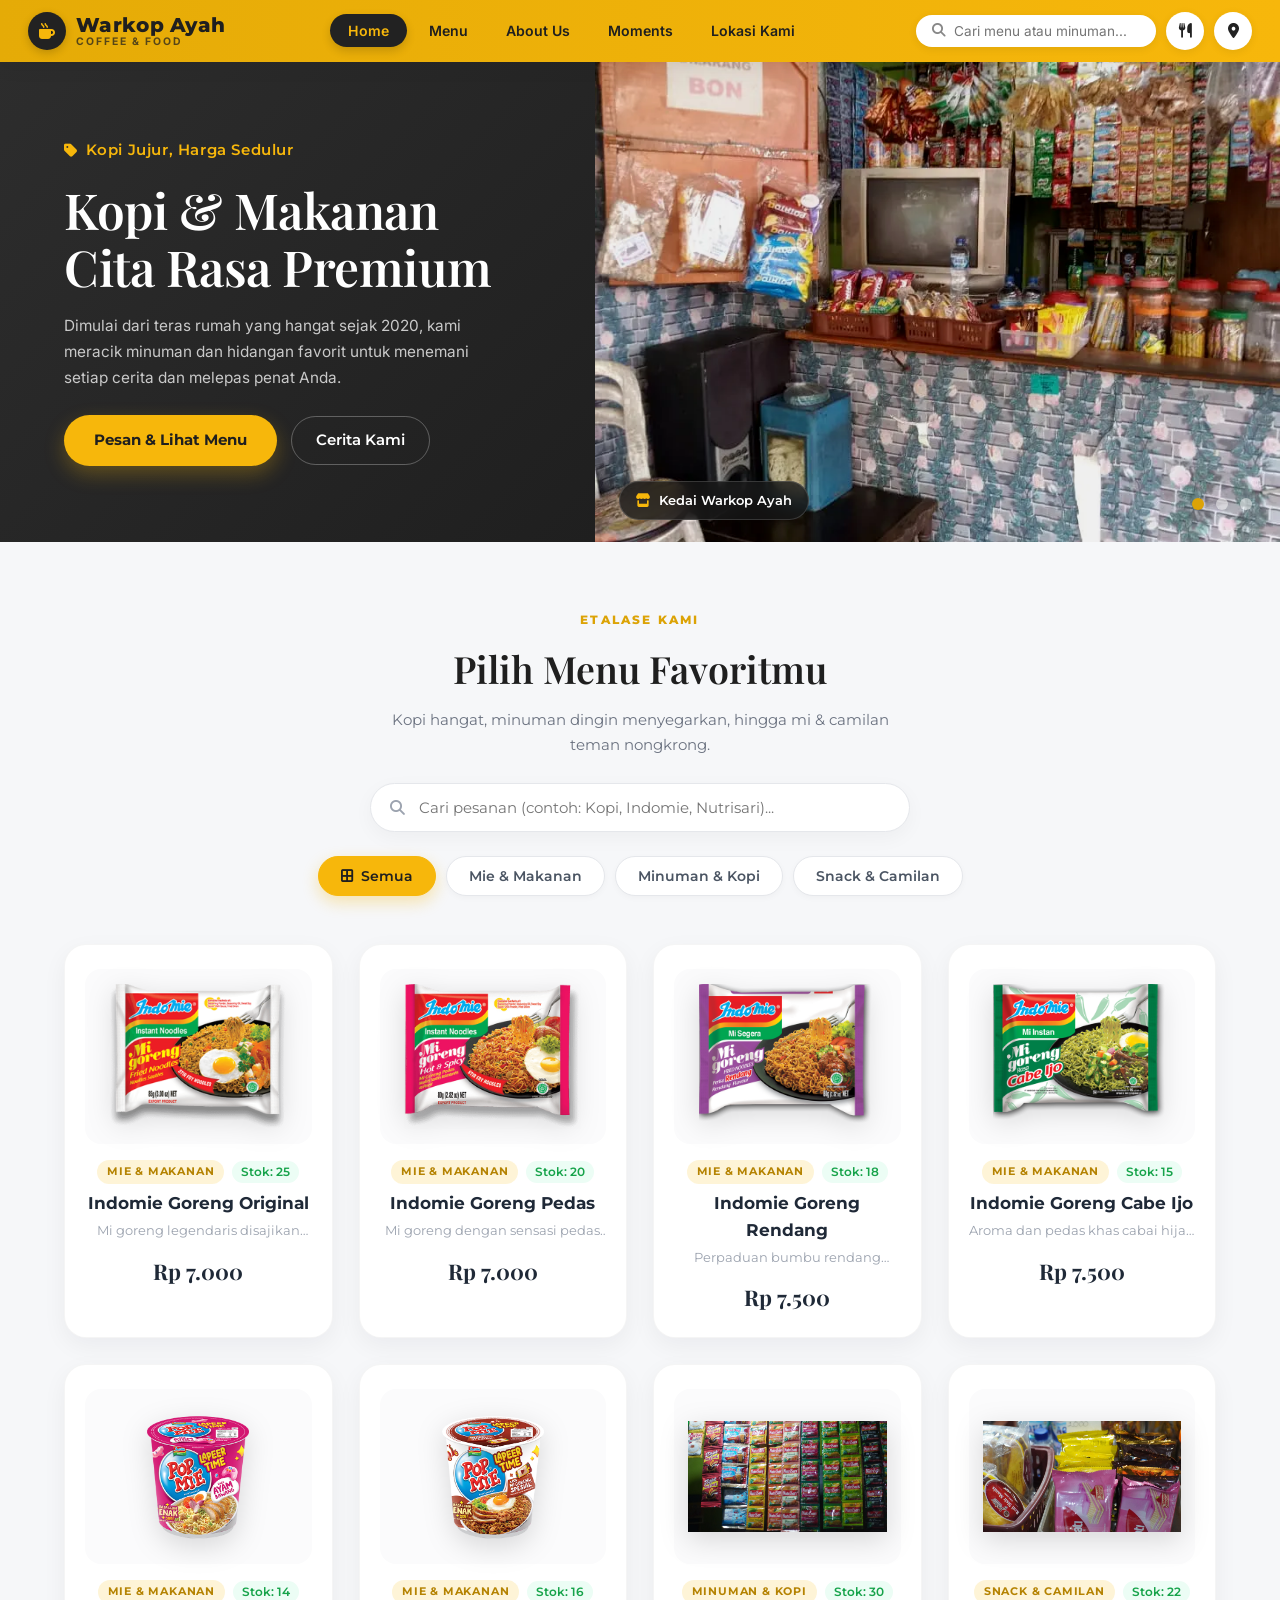
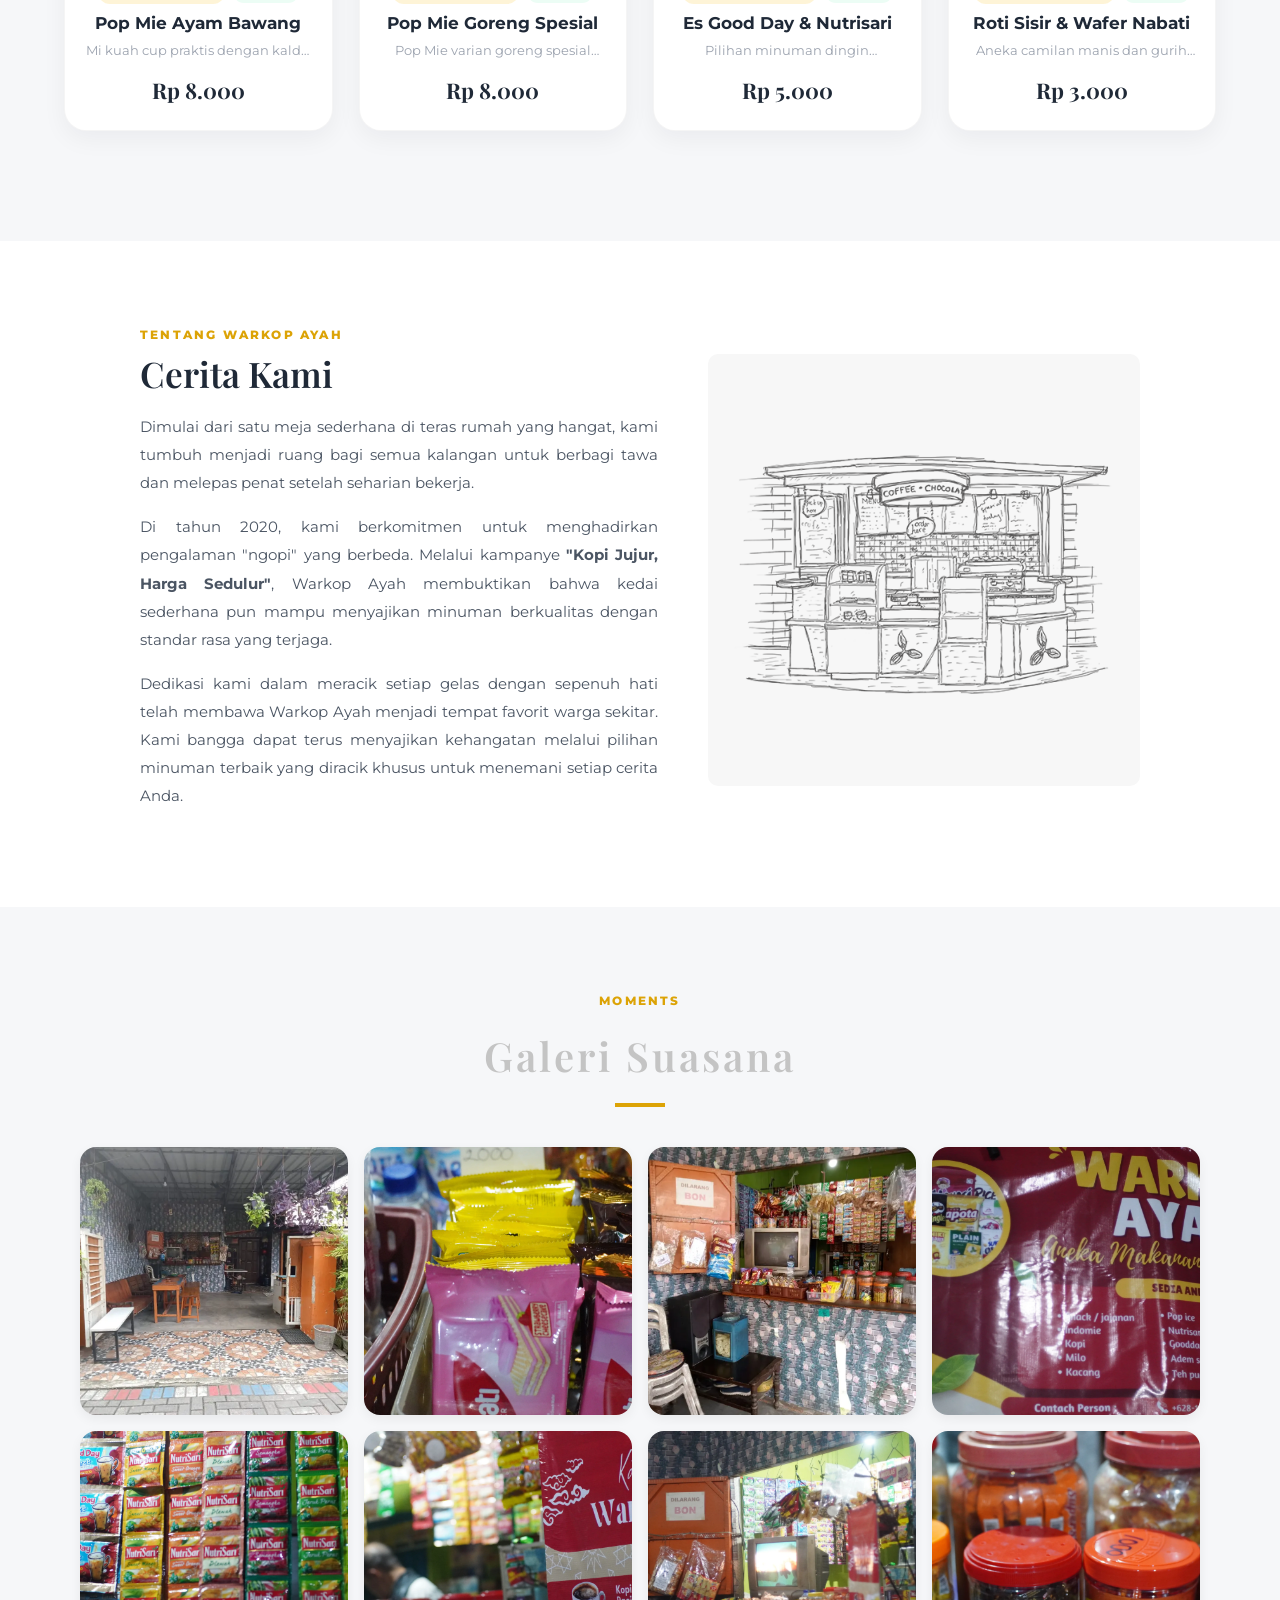
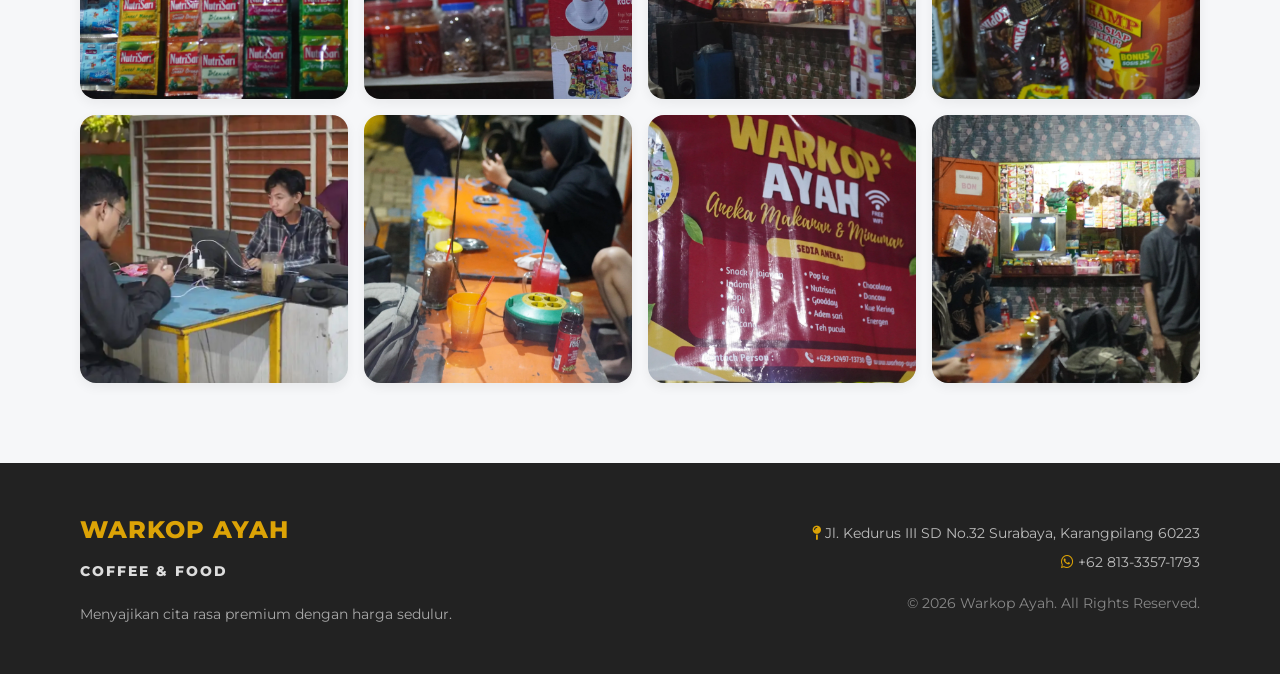
==== commit 2a5753da: "update warkop ayah versi lebih op2" ====
--- a/frontend/index.html
+++ b/frontend/index.html
@@ -61,22 +61,21 @@
                 </div>
             </div>
             <div class="hero-showcase">
-                <div class="carousel-container">
-                    <div class="carousel-slide fade">
-                        <img src="images/v1_158.webp" alt="Suasana Warkop Ayah">
-                        <span class="slide-caption"><i class="fa-solid fa-store"></i> Kedai Warkop Ayah</span>
+                <div class="carousel-container" id="hero-carousel">
+                    <div class="carousel-track" id="carousel-track">
+                        <div class="carousel-slide">
+                            <img src="images/v1_158.webp" alt="Suasana Warkop Ayah" draggable="false">
+                            <span class="slide-caption"><i class="fa-solid fa-store"></i> Kedai Warkop Ayah</span>
+                        </div>
+                        <div class="carousel-slide">
+                            <img src="images/v1_162.webp" alt="Aneka Minuman Sachet & Kopi" draggable="false">
+                            <span class="slide-caption"><i class="fa-solid fa-mug-saucer"></i> Aneka Minuman Segar &amp; Kopi</span>
+                        </div>
+                        <div class="carousel-slide">
+                            <img src="images/v1_169.webp" alt="Jajanan & Camilan Warkop" draggable="false">
+                            <span class="slide-caption"><i class="fa-solid fa-cookie-bite"></i> Camilan &amp; Jajanan Lengkap</span>
+                        </div>
                     </div>
-                    <div class="carousel-slide fade">
-                        <img src="images/v1_162.webp" alt="Aneka Minuman Sachet & Kopi">
-                        <span class="slide-caption"><i class="fa-solid fa-mug-saucer"></i> Aneka Minuman Segar &amp; Kopi</span>
-                    </div>
-                    <div class="carousel-slide fade">
-                        <img src="images/v1_169.webp" alt="Jajanan & Camilan Warkop">
-                        <span class="slide-caption"><i class="fa-solid fa-cookie-bite"></i> Camilan &amp; Jajanan Lengkap</span>
-                    </div>
-
-                    <a class="prev-slide" onclick="changeSlide(-1)">&#10094;</a>
-                    <a class="next-slide" onclick="changeSlide(1)">&#10095;</a>
 
                     <div class="carousel-dots">
                         <span class="dot" onclick="currentSlide(1)"></span>
--- a/frontend/css/style.css
+++ b/frontend/css/style.css
@@ -1088,9 +1088,27 @@
     width: 100%;
     height: 100%;
     position: relative;
+    overflow: hidden;
+    cursor: grab;
+    user-select: none;
+    touch-action: pan-y;
+}
+
+.hero-showcase .carousel-container:active {
+    cursor: grabbing;
+}
+
+.hero-showcase .carousel-track {
+    display: flex;
+    width: 100%;
+    height: 100%;
+    transition: transform 0.42s cubic-bezier(0.22, 1, 0.36, 1);
+    will-change: transform;
 }
 
 .hero-showcase .carousel-slide {
+    display: block !important;
+    flex: 0 0 100%;
     width: 100%;
     height: 480px;
     position: relative;
@@ -1102,6 +1120,7 @@
     object-fit: cover;
     display: block;
     filter: brightness(0.92) contrast(1.04);
+    pointer-events: none;
 }
 
 .slide-caption {
